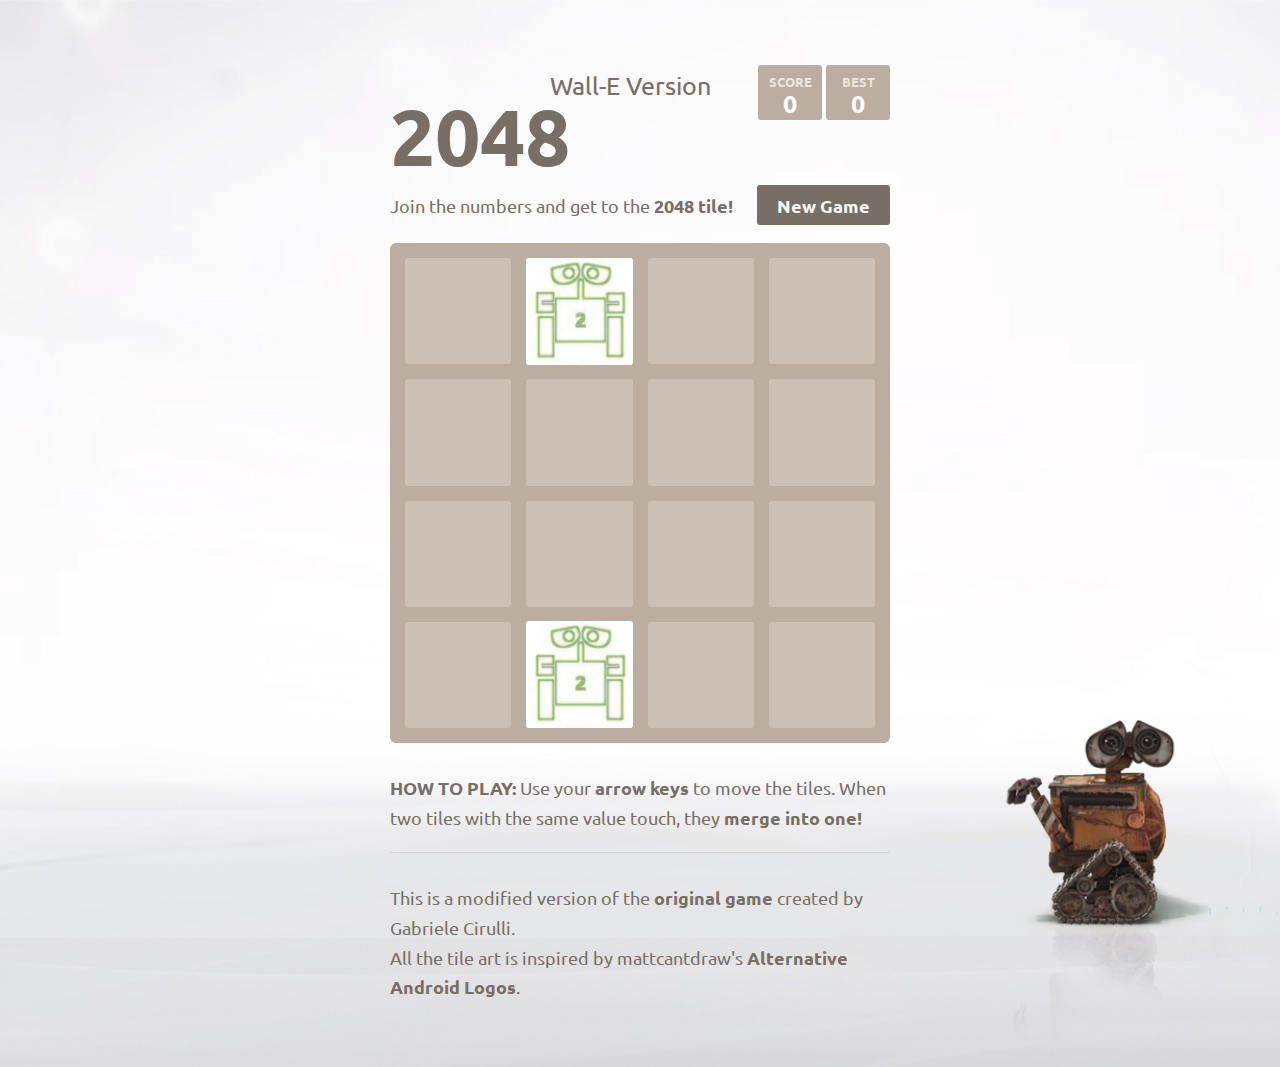
==== index.html @ 26cc06f1 "Change the title of the website" ====
<!DOCTYPE html>
<html lang="en" manifest="cache.appcache">
<head>
  <meta charset="utf-8">
  <title>2048 | Wall-E Version</title>

  <link href="style/main.css" rel="stylesheet" type="text/css">
  <link href='http://fonts.googleapis.com/css?family=Ubuntu:400,700,400italic' rel='stylesheet' type='text/css'>
  <link rel="shortcut icon" href="favicon.ico">
  <link rel="apple-touch-icon" href="meta/apple-touch-icon.png">
  <link rel="apple-touch-startup-image" href="meta/apple-touch-startup-image-640x1096.png" media="(device-width: 320px) and (device-height: 568px) and (-webkit-device-pixel-ratio: 2)"> <!-- iPhone 5+ -->
  <link rel="apple-touch-startup-image" href="meta/apple-touch-startup-image-640x920.png"  media="(device-width: 320px) and (device-height: 480px) and (-webkit-device-pixel-ratio: 2)"> <!-- iPhone, retina -->
  <meta name="apple-mobile-web-app-capable" content="yes">
  <meta name="apple-mobile-web-app-status-bar-style" content="black">

  <meta name="HandheldFriendly" content="True">
  <meta name="MobileOptimized" content="320">
  <meta name="viewport" content="width=device-width, target-densitydpi=160dpi, initial-scale=1.0, maximum-scale=1, user-scalable=no, minimal-ui">
  <meta name="format-detection" content="telephone=no" />

  <meta name="apple-itunes-app" content="app-id=868076805">

  <meta property="og:title" content="2048 Game - Wall-E Version"/>
  <meta property="og:site_name" content="2048 Game - Wall-E Version"/>
  <meta property="og:description" content="Join the numbers and get to the 2048 tile! Careful: This game is extremely addictive!"/>
  <meta property="og:image" content="style/images/gameprtscr.png"/>
</head>
<body background="style/images/bg-image.jpg">
  <div class="container">
    <div class="heading">
      <a href="http://usmanayubsh.github.io/2048/"><h1 class="title">2048</h1>
      <h2 class="subtitle"> Wall-E Version</h1></a>
        <div class="scores-container">
          <div class="score-container">0</div>
          <div class="best-container">0</div>
        </div>
    </div>
    <div class="above-game">
      <p class="game-intro">Join the numbers and get to the <strong>2048 tile!</strong></p>
      <a class="restart-button">New Game</a>
    </div>

    <div class="game-container">
      <div class="game-message">
        <p></p>
        <div class="lower">
	        <a class="keep-playing-button">Keep going</a>
          <a class="retry-button">Try again</a>
          <div class="score-sharing"></div>
        </div>
      </div>

      <div class="grid-container">
        <div class="grid-row">
          <div class="grid-cell"></div>
          <div class="grid-cell"></div>
          <div class="grid-cell"></div>
          <div class="grid-cell"></div>
        </div>
        <div class="grid-row">
          <div class="grid-cell"></div>
          <div class="grid-cell"></div>
          <div class="grid-cell"></div>
          <div class="grid-cell"></div>
        </div>
        <div class="grid-row">
          <div class="grid-cell"></div>
          <div class="grid-cell"></div>
          <div class="grid-cell"></div>
          <div class="grid-cell"></div>
        </div>
        <div class="grid-row">
          <div class="grid-cell"></div>
          <div class="grid-cell"></div>
          <div class="grid-cell"></div>
          <div class="grid-cell"></div>
        </div>
      </div>

      <div class="tile-container">

      </div>
    </div>
    <p class="game-explanation">
      <strong class="important">How to play:</strong> Use your <strong>arrow keys</strong> to move the tiles. When two tiles with the same value touch, they <strong>merge into one!</strong>
    </p>
    <hr>
    <p class="game-explanation2">
    This is a modified version of the <a href="http://gabrielecirulli.github.io/2048/" target="_blank">original game</a> created by Gabriele Cirulli.<br/> All the tile art is inspired by mattcantdraw's <a href = "http://mattcantdraw.deviantart.com/art/Alternative-Android-Logos-345898996" target = "_blank">Alternative Android Logos</a>.
    </p>
  </div>

  <script src="js/bind_polyfill.js"></script>
  <script src="js/classlist_polyfill.js"></script>
  <script src="js/animframe_polyfill.js"></script>
  <script src="js/keyboard_input_manager.js"></script>
  <script src="js/html_actuator.js"></script>
  <script src="js/grid.js"></script>
  <script src="js/tile.js"></script>
  <script src="js/local_storage_manager.js"></script>
  <script src="js/game_manager.js"></script>
  <script src="js/application.js"></script>

  <script>
  (function(i,s,o,g,r,a,m){i['GoogleAnalyticsObject']=r;i[r]=i[r]||function(){
  (i[r].q=i[r].q||[]).push(arguments)},i[r].l=1*new Date();a=s.createElement(o),
  m=s.getElementsByTagName(o)[0];a.async=1;a.src=g;m.parentNode.insertBefore(a,m)
  })(window,document,'script','//www.google-analytics.com/analytics.js','ga');

  ga('create', 'UA-17813454-4', 'auto');
  ga('send', 'pageview');
  </script>

  <script id="_wau7bc">var _wau = _wau || []; _wau.push(["classic", "y0lzdzcajd4p", "7bc"]);
  (function() {var s=document.createElement("script"); s.async=true;
  s.src="http://widgets.amung.us/classic.js";
  document.getElementsByTagName("head")[0].appendChild(s);
  })();
  </script>

</body>
</html>
---- style/main.css ----
@import url(http://fonts.googleapis.com/css?family=Ubuntu:400,700,400italic);
html, body {
  margin: 0;
  padding: 0;

  -webkit-background-size: cover;
  -moz-background-size: cover;
  -o-background-size: cover;
  background-size: cover;
  color: #776e65;
  font-family: 'Ubuntu', sans-serif;
  font-size: 18px; }

body {
  margin: 65px 0; }

input {
  display: inline-block;
  background: #8f7a66;
  border-radius: 3px;
  padding: 0 20px;
  text-decoration: none;
  color: #f9f6f2;
  height: 40px;
  line-height: 42px;
  cursor: pointer;
  font: inherit;
  border: none;
  outline: none;
  box-sizing: border-box;
  font-weight: bold;
  margin: 0;
  -webkit-appearance: none;
  -moz-appearance: none;
  appearance: none; }
  input[type="text"], input[type="email"] {
    cursor: auto;
    background: #fcfbf9;
    font-weight: normal;
    color: #776e65;
    padding: 0 15px; }
    input[type="text"]::-webkit-input-placeholder, input[type="email"]::-webkit-input-placeholder {
      color: #9d948c; }
    input[type="text"]::-moz-placeholder, input[type="email"]::-moz-placeholder {
      color: #9d948c; }
    input[type="text"]:-ms-input-placeholder, input[type="email"]:-ms-input-placeholder {
      color: #9d948c; }

.heading:after {
  content: "";
  display: block;
  clear: both; }

h1.title {
  font-size: 80px;
  font-weight: bold;
  margin: 21px 0px 0px 0px;
  display: block;
  float: left; }

h2.subtitle {
  margin: 5px 20px 5px -20px;
  font-size: 25px;
  font-weight: normal;
  float: left; }

@-webkit-keyframes move-up {
  0% {
    top: 25px;
    opacity: 1; }

  100% {
    top: -50px;
    opacity: 0; } }
@-moz-keyframes move-up {
  0% {
    top: 25px;
    opacity: 1; }

  100% {
    top: -50px;
    opacity: 0; } }
@keyframes move-up {
  0% {
    top: 25px;
    opacity: 1; }

  100% {
    top: -50px;
    opacity: 0; } }
.scores-container {
  padding: 0 0 18px;
  float: right;
  text-align: right; }

.score-container, .best-container {
  position: relative;
  display: inline-block;
  background: #bbada0;
  padding: 15px 25px;
  font-size: 25px;
  height: 25px;
  line-height: 47px;
  font-weight: bold;
  border-radius: 3px;
  color: white;
  margin-top: 0px;
  text-align: center; }
  .score-container:after, .best-container:after {
    position: absolute;
    width: 100%;
    top: 10px;
    left: 0;
    text-transform: uppercase;
    font-size: 13px;
    line-height: 13px;
    text-align: center;
    color: #eee4da; }
  .score-container .score-addition, .best-container .score-addition {
    position: absolute;
    right: 30px;
    color: red;
    font-size: 25px;
    line-height: 25px;
    font-weight: bold;
    color: rgba(119, 110, 101, 0.9);
    z-index: 100;
    -webkit-animation: move-up 600ms ease-in;
    -moz-animation: move-up 600ms ease-in;
    animation: move-up 600ms ease-in;
    -webkit-animation-fill-mode: both;
    -moz-animation-fill-mode: both;
    animation-fill-mode: both; }

.score-container:after {
  content: "Score"; }

.best-container:after {
  content: "Best"; }

p {
  margin-top: 0;
  margin-bottom: 10px;
  line-height: 1.65; }

a {
  color: #776e65;
  font-weight: bold;
  text-decoration: underline;
  cursor: pointer; }

strong.important {
  text-transform: uppercase; }

hr {
  border: none;
  border-bottom: 1px solid #d8d4d0;
  margin-top: 20px;
  margin-bottom: 30px; }

.container {
  width: 500px;
  margin: 0 auto; }

@-webkit-keyframes fade-in {
  0% {
    opacity: 0; }

  100% {
    opacity: 1; } }
@-moz-keyframes fade-in {
  0% {
    opacity: 0; }

  100% {
    opacity: 1; } }
@keyframes fade-in {
  0% {
    opacity: 0; }

  100% {
    opacity: 1; } }
@-webkit-keyframes slide-up {
  0% {
    margin-top: 32%; }

  100% {
    margin-top: 20%; } }
@-moz-keyframes slide-up {
  0% {
    margin-top: 32%; }

  100% {
    margin-top: 20%; } }
@keyframes slide-up {
  0% {
    margin-top: 32%; }

  100% {
    margin-top: 20%; } }
.game-container {
  margin-top: 16px;
  position: relative;
  padding: 15px;
  cursor: default;
  -webkit-touch-callout: none;
  -ms-touch-callout: none;
  -webkit-user-select: none;
  -moz-user-select: none;
  -ms-user-select: none;
  -ms-touch-action: none;
  touch-action: none;
  background: #bbada0;
  border-radius: 6px;
  width: 500px;
  height: 500px;
  -webkit-box-sizing: border-box;
  -moz-box-sizing: border-box;
  box-sizing: border-box; }

.game-message {
  display: none;
  position: absolute;
  top: 0;
  right: 0;
  bottom: 0;
  left: 0;
  background: rgba(238, 228, 218, 0.73);
  z-index: 100;
  padding-top: 40px;
  text-align: center;
  -webkit-animation: fade-in 800ms ease 1200ms;
  -moz-animation: fade-in 800ms ease 1200ms;
  animation: fade-in 800ms ease 1200ms;
  -webkit-animation-fill-mode: both;
  -moz-animation-fill-mode: both;
  animation-fill-mode: both; }
  .game-message p {
    font-size: 60px;
    font-weight: bold;
    height: 60px;
    line-height: 60px;
    margin-top: 222px; }
  .game-message .lower {
    display: block;
    margin-top: 29px; }
  .game-message .mailing-list {
    margin-top: 52px; }
    .game-message .mailing-list strong {
      display: block;
      margin-bottom: 10px; }
    .game-message .mailing-list .mailing-list-email-field {
      width: 230px;
      margin-right: 5px; }
  .game-message a {
    display: inline-block;
    background: #8f7a66;
    border-radius: 3px;
    padding: 0 20px;
    text-decoration: none;
    color: #f9f6f2;
    height: 40px;
    line-height: 42px;
    cursor: pointer;
    margin-left: 9px; }
    .game-message a.keep-playing-button {
      display: none; }
  .game-message .score-sharing {
    display: inline-block;
    vertical-align: middle;
    margin-left: 10px; }
  .game-message.game-won {
    background: rgba(237, 194, 46, 0.5);
    color: #f9f6f2; }
    .game-message.game-won a.keep-playing-button {
      display: inline-block; }
  .game-message.game-won, .game-message.game-over {
    display: block; }
    .game-message.game-won p, .game-message.game-over p {
      -webkit-animation: slide-up 1.5s ease-in-out 2500ms;
      -moz-animation: slide-up 1.5s ease-in-out 2500ms;
      animation: slide-up 1.5s ease-in-out 2500ms;
      -webkit-animation-fill-mode: both;
      -moz-animation-fill-mode: both;
      animation-fill-mode: both; }
    .game-message.game-won .mailing-list, .game-message.game-over .mailing-list {
      -webkit-animation: fade-in 1.5s ease-in-out 2500ms;
      -moz-animation: fade-in 1.5s ease-in-out 2500ms;
      animation: fade-in 1.5s ease-in-out 2500ms;
      -webkit-animation-fill-mode: both;
      -moz-animation-fill-mode: both;
      animation-fill-mode: both; }

.grid-container {
  position: absolute;
  z-index: 1; }

.grid-row {
  margin-bottom: 15px; }
  .grid-row:last-child {
    margin-bottom: 0; }
  .grid-row:after {
    content: "";
    display: block;
    clear: both; }

.grid-cell {
  width: 106.25px;
  height: 106.25px;
  margin-right: 15px;
  float: left;
  border-radius: 3px;
  background: rgba(238, 228, 218, 0.35); }
  .grid-cell:last-child {
    margin-right: 0; }

.tile-container {
  position: absolute;
  z-index: 2; }

.tile, .tile .tile-inner {
  width: 107px;
  height: 107px;
  line-height: 116.25px; }
.tile.tile-position-1-1 {
  -webkit-transform: translate(0px, 0px);
  -moz-transform: translate(0px, 0px);
  transform: translate(0px, 0px); }
.tile.tile-position-1-2 {
  -webkit-transform: translate(0px, 121px);
  -moz-transform: translate(0px, 121px);
  transform: translate(0px, 121px); }
.tile.tile-position-1-3 {
  -webkit-transform: translate(0px, 242px);
  -moz-transform: translate(0px, 242px);
  transform: translate(0px, 242px); }
.tile.tile-position-1-4 {
  -webkit-transform: translate(0px, 363px);
  -moz-transform: translate(0px, 363px);
  transform: translate(0px, 363px); }
.tile.tile-position-2-1 {
  -webkit-transform: translate(121px, 0px);
  -moz-transform: translate(121px, 0px);
  transform: translate(121px, 0px); }
.tile.tile-position-2-2 {
  -webkit-transform: translate(121px, 121px);
  -moz-transform: translate(121px, 121px);
  transform: translate(121px, 121px); }
.tile.tile-position-2-3 {
  -webkit-transform: translate(121px, 242px);
  -moz-transform: translate(121px, 242px);
  transform: translate(121px, 242px); }
.tile.tile-position-2-4 {
  -webkit-transform: translate(121px, 363px);
  -moz-transform: translate(121px, 363px);
  transform: translate(121px, 363px); }
.tile.tile-position-3-1 {
  -webkit-transform: translate(242px, 0px);
  -moz-transform: translate(242px, 0px);
  transform: translate(242px, 0px); }
.tile.tile-position-3-2 {
  -webkit-transform: translate(242px, 121px);
  -moz-transform: translate(242px, 121px);
  transform: translate(242px, 121px); }
.tile.tile-position-3-3 {
  -webkit-transform: translate(242px, 242px);
  -moz-transform: translate(242px, 242px);
  transform: translate(242px, 242px); }
.tile.tile-position-3-4 {
  -webkit-transform: translate(242px, 363px);
  -moz-transform: translate(242px, 363px);
  transform: translate(242px, 363px); }
.tile.tile-position-4-1 {
  -webkit-transform: translate(363px, 0px);
  -moz-transform: translate(363px, 0px);
  transform: translate(363px, 0px); }
.tile.tile-position-4-2 {
  -webkit-transform: translate(363px, 121px);
  -moz-transform: translate(363px, 121px);
  transform: translate(363px, 121px); }
.tile.tile-position-4-3 {
  -webkit-transform: translate(363px, 242px);
  -moz-transform: translate(363px, 242px);
  transform: translate(363px, 242px); }
.tile.tile-position-4-4 {
  -webkit-transform: translate(363px, 363px);
  -moz-transform: translate(363px, 363px);
  transform: translate(363px, 363px); }

.tile {
  position: absolute;
  -webkit-transition: 100ms ease-in-out;
  -moz-transition: 100ms ease-in-out;
  transition: 100ms ease-in-out;
  -webkit-transition-property: -webkit-transform;
  -moz-transition-property: -moz-transform;
  transition-property: transform; }
  .tile .tile-inner {
    border-radius: 3px;
    background: #eee4da;
    text-align: center;
    font-weight: bold;
    z-index: 10;
    font-size: 55px; }
  .tile.tile-2 .tile-inner {
    background-image: url('images/01.jpg');
    background-size: 100%;
    color: rgba(0,0,0,0);
    box-shadow: 0 0 30px 10px rgba(243, 215, 116, 0), inset 0 0 0 1px rgba(255, 255, 255, 0);
    }
  .tile.tile-4 .tile-inner {
    background-image: url('images/02.jpg');
    background-size: 100%;
    color: rgba(0,0,0,0);
    box-shadow: 0 0 30px 10px rgba(243, 215, 116, 0), inset 0 0 0 1px rgba(255, 255, 255, 0); }
  .tile.tile-8 .tile-inner {
    background-image: url('images/03.jpg');
    background-size: 100%;
    color: rgba(0,0,0,0);
    box-shadow: 0 0 30px 10px rgba(243, 215, 116, 0), inset 0 0 0 1px rgba(255, 255, 255, 0); }
  .tile.tile-16 .tile-inner {
    background-image: url('images/04.jpg');
    background-size: 96%;
    color: rgba(0,0,0,0);
    box-shadow: 0 0 30px 10px rgba(243, 215, 116, 0), inset 0 0 0 1px rgba(255, 255, 255, 0); }
  .tile.tile-32 .tile-inner {
    background-image: url('images/05.jpg');
    background-size: 100%;
    color: rgba(0,0,0,0);
    box-shadow: 0 0 30px 10px rgba(243, 215, 116, 0), inset 0 0 0 1px rgba(255, 255, 255, 0); }
  .tile.tile-64 .tile-inner {
    background-image: url('images/06.jpg');
    background-size: 100%;
    color: rgba(0,0,0,0);
    box-shadow: 0 0 30px 10px rgba(243, 215, 116, 0), inset 0 0 0 1px rgba(255, 255, 255, 0); }
  .tile.tile-128 .tile-inner {
    background-image: url('images/07.jpg');
    background-size: 96%;
    color: rgba(0,0,0,0);
    box-shadow: 0 0 30px 10px rgba(243, 215, 116, 0), inset 0 0 0 1px rgba(255, 255, 255, 0); }
    @media screen and (max-width: 520px) {
      .tile.tile-128 .tile-inner {
        font-size: 25px; } }
  .tile.tile-256 .tile-inner {
    background-image: url('images/08.jpg');
    background-size: 100%;
    color: rgba(0,0,0,0);
    box-shadow: 0 0 30px 10px rgba(243, 215, 116, 0), inset 0 0 0 1px rgba(255, 255, 255, 0); }
    @media screen and (max-width: 520px) {
      .tile.tile-256 .tile-inner {
        font-size: 25px; } }
  .tile.tile-512 .tile-inner {
    background-image: url('images/09.jpg');
    background-size: 100%;
    color: rgba(0,0,0,0);
    box-shadow: 0 0 30px 10px rgba(243, 215, 116, 0), inset 0 0 0 1px rgba(255, 255, 255, 0); }
    @media screen and (max-width: 520px) {
      .tile.tile-512 .tile-inner {
        font-size: 25px; } }
  .tile.tile-1024 .tile-inner {
    background-image: url('images/10.jpg');
    background-size: 100%;
    color: rgba(0,0,0,0);
    box-shadow: 0 0 30px 10px rgba(243, 215, 116, 0), inset 0 0 0 1px rgba(255, 255, 255, 0); }
    @media screen and (max-width: 520px) {
      .tile.tile-1024 .tile-inner {
        font-size: 15px; } }
  .tile.tile-2048 .tile-inner {
    background-image: url('images/11.jpg');
    background-size: 100%;
    color: rgba(0,0,0,0);
    box-shadow: 0 0 30px 10px rgba(243, 215, 116, 0), inset 0 0 0 1px rgba(255, 255, 255, 0); }
    @media screen and (max-width: 520px) {
      .tile.tile-2048 .tile-inner {
        font-size: 15px; } }
  .tile.tile-super .tile-inner {
    color: #f9f6f2;
    background: #3c3a32;
    font-size: 30px; }
    @media screen and (max-width: 520px) {
      .tile.tile-super .tile-inner {
        font-size: 10px; } }

@-webkit-keyframes appear {
  0% {
    opacity: 0;
    -webkit-transform: scale(0);
    -moz-transform: scale(0);
    transform: scale(0); }

  100% {
    opacity: 1;
    -webkit-transform: scale(1);
    -moz-transform: scale(1);
    transform: scale(1); } }
@-moz-keyframes appear {
  0% {
    opacity: 0;
    -webkit-transform: scale(0);
    -moz-transform: scale(0);
    transform: scale(0); }

  100% {
    opacity: 1;
    -webkit-transform: scale(1);
    -moz-transform: scale(1);
    transform: scale(1); } }
@keyframes appear {
  0% {
    opacity: 0;
    -webkit-transform: scale(0);
    -moz-transform: scale(0);
    transform: scale(0); }

  100% {
    opacity: 1;
    -webkit-transform: scale(1);
    -moz-transform: scale(1);
    transform: scale(1); } }
.tile-new .tile-inner {
  -webkit-animation: appear 200ms ease 100ms;
  -moz-animation: appear 200ms ease 100ms;
  animation: appear 200ms ease 100ms;
  -webkit-animation-fill-mode: backwards;
  -moz-animation-fill-mode: backwards;
  animation-fill-mode: backwards; }

@-webkit-keyframes pop {
  0% {
    -webkit-transform: scale(0);
    -moz-transform: scale(0);
    transform: scale(0); }

  50% {
    -webkit-transform: scale(1.2);
    -moz-transform: scale(1.2);
    transform: scale(1.2); }

  100% {
    -webkit-transform: scale(1);
    -moz-transform: scale(1);
    transform: scale(1); } }
@-moz-keyframes pop {
  0% {
    -webkit-transform: scale(0);
    -moz-transform: scale(0);
    transform: scale(0); }

  50% {
    -webkit-transform: scale(1.2);
    -moz-transform: scale(1.2);
    transform: scale(1.2); }

  100% {
    -webkit-transform: scale(1);
    -moz-transform: scale(1);
    transform: scale(1); } }
@keyframes pop {
  0% {
    -webkit-transform: scale(0);
    -moz-transform: scale(0);
    transform: scale(0); }

  50% {
    -webkit-transform: scale(1.2);
    -moz-transform: scale(1.2);
    transform: scale(1.2); }

  100% {
    -webkit-transform: scale(1);
    -moz-transform: scale(1);
    transform: scale(1); } }
.tile-merged .tile-inner {
  z-index: 20;
  -webkit-animation: pop 200ms ease 100ms;
  -moz-animation: pop 200ms ease 100ms;
  animation: pop 200ms ease 100ms;
  -webkit-animation-fill-mode: backwards;
  -moz-animation-fill-mode: backwards;
  animation-fill-mode: backwards; }

.above-game:after {
  content: "";
  display: block;
  clear: both; }

.game-intro {
  float: left;
  line-height: 42px;
  margin-bottom: 0; }

.restart-button {
  display: inline-block;
  background: #776e65;
  border-radius: 3px;
  padding: 0 20px;
  text-decoration: none;
  color: #f9f6f2;
  height: 40px;
  line-height: 42px;
  cursor: pointer;
  display: block;
  text-align: center;
  float: right; }

.restart-button:hover {
  background: #3D3934;
}

.game-explanation {
  margin-top: 30px; }

.game-explanation2 a {
  text-decoration: none;
}

.game-explanation2 a:hover {
  background: #3D3934;
  color: #f9f6f2;
}

.retry-button:hover {
  background: #3D3934;
}

.sharing {
  margin-top: 20px;
  text-align: center; }
  .sharing > iframe, .sharing > span, .sharing > form {
    display: inline-block;
    vertical-align: middle; }

@media screen and (max-width: 520px) {
  html, body {
    font-size: 15px; }

  body {
    margin-top: 0;
    padding: 20px; }

  h1.title {
    font-size: 27px;
    margin-top: 15px; }

  .container {
    width: 280px;
    margin: 0 auto; }

  .score-container, .best-container {
    margin-top: 0;
    padding: 15px 10px;
    min-width: 40px; }

  .heading {
    margin-bottom: 10px; }

  .game-intro {
    width: 55%;
    display: block;
    box-sizing: border-box;
    line-height: 1.65; }

  .restart-button {
    width: 42%;
    padding: 0;
    display: block;
    box-sizing: border-box;
    margin-top: 2px; }

  .game-container {
    margin-top: 16px;
    position: relative;
    padding: 10px;
    cursor: default;
    -webkit-touch-callout: none;
    -ms-touch-callout: none;
    -webkit-user-select: none;
    -moz-user-select: none;
    -ms-user-select: none;
    -ms-touch-action: none;
    touch-action: none;
    background: #bbada0;
    border-radius: 6px;
    width: 280px;
    height: 280px;
    -webkit-box-sizing: border-box;
    -moz-box-sizing: border-box;
    box-sizing: border-box; }

  .game-message {
    display: none;
    position: absolute;
    top: 0;
    right: 0;
    bottom: 0;
    left: 0;
    background: rgba(238, 228, 218, 0.73);
    z-index: 100;
    padding-top: 40px;
    text-align: center;
    -webkit-animation: fade-in 800ms ease 1200ms;
    -moz-animation: fade-in 800ms ease 1200ms;
    animation: fade-in 800ms ease 1200ms;
    -webkit-animation-fill-mode: both;
    -moz-animation-fill-mode: both;
    animation-fill-mode: both; }
    .game-message p {
      font-size: 60px;
      font-weight: bold;
      height: 60px;
      line-height: 60px;
      margin-top: 222px; }
    .game-message .lower {
      display: block;
      margin-top: 29px; }
    .game-message .mailing-list {
      margin-top: 52px; }
      .game-message .mailing-list strong {
        display: block;
        margin-bottom: 10px; }
      .game-message .mailing-list .mailing-list-email-field {
        width: 230px;
        margin-right: 5px; }
    .game-message a {
      display: inline-block;
      background: #8f7a66;
      border-radius: 3px;
      padding: 0 20px;
      text-decoration: none;
      color: #f9f6f2;
      height: 40px;
      line-height: 42px;
      cursor: pointer;
      margin-left: 9px; }
      .game-message a.keep-playing-button {
        display: none; }
    .game-message .score-sharing {
      display: inline-block;
      vertical-align: middle;
      margin-left: 10px; }
    .game-message.game-won {
      background: rgba(237, 194, 46, 0.5);
      color: #f9f6f2; }
      .game-message.game-won a.keep-playing-button {
        display: inline-block; }
    .game-message.game-won, .game-message.game-over {
      display: block; }
      .game-message.game-won p, .game-message.game-over p {
        -webkit-animation: slide-up 1.5s ease-in-out 2500ms;
        -moz-animation: slide-up 1.5s ease-in-out 2500ms;
        animation: slide-up 1.5s ease-in-out 2500ms;
        -webkit-animation-fill-mode: both;
        -moz-animation-fill-mode: both;
        animation-fill-mode: both; }
      .game-message.game-won .mailing-list, .game-message.game-over .mailing-list {
        -webkit-animation: fade-in 1.5s ease-in-out 2500ms;
        -moz-animation: fade-in 1.5s ease-in-out 2500ms;
        animation: fade-in 1.5s ease-in-out 2500ms;
        -webkit-animation-fill-mode: both;
        -moz-animation-fill-mode: both;
        animation-fill-mode: both; }

  .grid-container {
    position: absolute;
    z-index: 1; }

  .grid-row {
    margin-bottom: 10px; }
    .grid-row:last-child {
      margin-bottom: 0; }
    .grid-row:after {
      content: "";
      display: block;
      clear: both; }

  .grid-cell {
    width: 57.5px;
    height: 57.5px;
    margin-right: 10px;
    float: left;
    border-radius: 3px;
    background: rgba(238, 228, 218, 0.35); }
    .grid-cell:last-child {
      margin-right: 0; }

  .tile-container {
    position: absolute;
    z-index: 2; }

  .tile, .tile .tile-inner {
    width: 58px;
    height: 58px;
    line-height: 67.5px; }
  .tile.tile-position-1-1 {
    -webkit-transform: translate(0px, 0px);
    -moz-transform: translate(0px, 0px);
    transform: translate(0px, 0px); }
  .tile.tile-position-1-2 {
    -webkit-transform: translate(0px, 67px);
    -moz-transform: translate(0px, 67px);
    transform: translate(0px, 67px); }
  .tile.tile-position-1-3 {
    -webkit-transform: translate(0px, 135px);
    -moz-transform: translate(0px, 135px);
    transform: translate(0px, 135px); }
  .tile.tile-position-1-4 {
    -webkit-transform: translate(0px, 202px);
    -moz-transform: translate(0px, 202px);
    transform: translate(0px, 202px); }
  .tile.tile-position-2-1 {
    -webkit-transform: translate(67px, 0px);
    -moz-transform: translate(67px, 0px);
    transform: translate(67px, 0px); }
  .tile.tile-position-2-2 {
    -webkit-transform: translate(67px, 67px);
    -moz-transform: translate(67px, 67px);
    transform: translate(67px, 67px); }
  .tile.tile-position-2-3 {
    -webkit-transform: translate(67px, 135px);
    -moz-transform: translate(67px, 135px);
    transform: translate(67px, 135px); }
  .tile.tile-position-2-4 {
    -webkit-transform: translate(67px, 202px);
    -moz-transform: translate(67px, 202px);
    transform: translate(67px, 202px); }
  .tile.tile-position-3-1 {
    -webkit-transform: translate(135px, 0px);
    -moz-transform: translate(135px, 0px);
    transform: translate(135px, 0px); }
  .tile.tile-position-3-2 {
    -webkit-transform: translate(135px, 67px);
    -moz-transform: translate(135px, 67px);
    transform: translate(135px, 67px); }
  .tile.tile-position-3-3 {
    -webkit-transform: translate(135px, 135px);
    -moz-transform: translate(135px, 135px);
    transform: translate(135px, 135px); }
  .tile.tile-position-3-4 {
    -webkit-transform: translate(135px, 202px);
    -moz-transform: translate(135px, 202px);
    transform: translate(135px, 202px); }
  .tile.tile-position-4-1 {
    -webkit-transform: translate(202px, 0px);
    -moz-transform: translate(202px, 0px);
    transform: translate(202px, 0px); }
  .tile.tile-position-4-2 {
    -webkit-transform: translate(202px, 67px);
    -moz-transform: translate(202px, 67px);
    transform: translate(202px, 67px); }
  .tile.tile-position-4-3 {
    -webkit-transform: translate(202px, 135px);
    -moz-transform: translate(202px, 135px);
    transform: translate(202px, 135px); }
  .tile.tile-position-4-4 {
    -webkit-transform: translate(202px, 202px);
    -moz-transform: translate(202px, 202px);
    transform: translate(202px, 202px); }

  .tile .tile-inner {
    font-size: 35px; }

  .game-message {
    padding-top: 0; }
    .game-message p {
      font-size: 30px !important;
      height: 30px !important;
      line-height: 30px !important;
      margin-top: 32% !important;
      margin-bottom: 0 !important; }
    .game-message .lower {
      margin-top: 10px !important; }
    .game-message.game-won .score-sharing {
      margin-top: 10px; }
  .sharing > iframe, .sharing > span, .sharing > form {
    display: block;
    margin: 0 auto;
    margin-bottom: 20px; } }
.pp-donate button {
  -webkit-appearance: none;
  -moz-appearance: none;
  appearance: none;
  border: none;
  font: inherit;
  color: inherit;
  display: inline-block;
  background: #8f7a66;
  border-radius: 3px;
  padding: 0 20px;
  text-decoration: none;
  color: #f9f6f2;
  height: 40px;
  line-height: 42px;
  cursor: pointer; }
  .pp-donate button img {
    vertical-align: -4px;
    margin-right: 8px; }

.btc-donate {
  position: relative;
  margin-left: 10px;
  display: inline-block;
  background: #8f7a66;
  border-radius: 3px;
  padding: 0 20px;
  text-decoration: none;
  color: #f9f6f2;
  height: 40px;
  line-height: 42px;
  cursor: pointer; }
  .btc-donate img {
    vertical-align: -4px;
    margin-right: 8px; }
  .btc-donate a {
    color: #f9f6f2;
    text-decoration: none;
    font-weight: normal; }
  .btc-donate .address {
    cursor: auto;
    position: absolute;
    width: 340px;
    right: 50%;
    margin-right: -170px;
    padding-bottom: 7px;
    top: -30px;
    opacity: 0;
    pointer-events: none;
    -webkit-transition: 400ms ease;
    -moz-transition: 400ms ease;
    transition: 400ms ease;
    -webkit-transition-property: top, opacity;
    -moz-transition-property: top, opacity;
    transition-property: top, opacity; }
    .btc-donate .address:after {
      position: absolute;
      border-top: 10px solid #bbada0;
      border-right: 7px solid transparent;
      border-left: 7px solid transparent;
      content: "";
      bottom: 0px;
      left: 50%;
      margin-left: -7px; }
    .btc-donate .address code {
      background-color: #bbada0;
      padding: 10px 15px;
      width: 100%;
      border-radius: 3px;
      line-height: 1;
      font-weight: normal;
      font-size: 15px;
      font-family: Consolas, "Liberation Mono", Courier, monospace;
      text-align: center; }
  .btc-donate:hover .address, .btc-donate .address:hover .address {
    opacity: 1;
    top: -45px;
    pointer-events: auto; }
  @media screen and (max-width: 520px) {
    .btc-donate {
      width: 120px; }
      .btc-donate .address {
        margin-right: -150px;
        width: 300px; }
        .btc-donate .address code {
          font-size: 13px; }
        .btc-donate .address:after {
          left: 50%;
          bottom: 2px; } }

@-webkit-keyframes pop-in-big {
  0% {
    -webkit-transform: scale(0) translateZ(0);
    -moz-transform: scale(0) translateZ(0);
    transform: scale(0) translateZ(0);
    opacity: 0;
    margin-top: -56px; }

  100% {
    -webkit-transform: scale(1) translateZ(0);
    -moz-transform: scale(1) translateZ(0);
    transform: scale(1) translateZ(0);
    opacity: 1;
    margin-top: 30px; } }
@-moz-keyframes pop-in-big {
  0% {
    -webkit-transform: scale(0) translateZ(0);
    -moz-transform: scale(0) translateZ(0);
    transform: scale(0) translateZ(0);
    opacity: 0;
    margin-top: -56px; }

  100% {
    -webkit-transform: scale(1) translateZ(0);
    -moz-transform: scale(1) translateZ(0);
    transform: scale(1) translateZ(0);
    opacity: 1;
    margin-top: 30px; } }
@keyframes pop-in-big {
  0% {
    -webkit-transform: scale(0) translateZ(0);
    -moz-transform: scale(0) translateZ(0);
    transform: scale(0) translateZ(0);
    opacity: 0;
    margin-top: -56px; }

  100% {
    -webkit-transform: scale(1) translateZ(0);
    -moz-transform: scale(1) translateZ(0);
    transform: scale(1) translateZ(0);
    opacity: 1;
    margin-top: 30px; } }
@-webkit-keyframes pop-in-small {
  0% {
    -webkit-transform: scale(0) translateZ(0);
    -moz-transform: scale(0) translateZ(0);
    transform: scale(0) translateZ(0);
    opacity: 0;
    margin-top: -76px; }

  100% {
    -webkit-transform: scale(1) translateZ(0);
    -moz-transform: scale(1) translateZ(0);
    transform: scale(1) translateZ(0);
    opacity: 1;
    margin-top: 10px; } }
@-moz-keyframes pop-in-small {
  0% {
    -webkit-transform: scale(0) translateZ(0);
    -moz-transform: scale(0) translateZ(0);
    transform: scale(0) translateZ(0);
    opacity: 0;
    margin-top: -76px; }

  100% {
    -webkit-transform: scale(1) translateZ(0);
    -moz-transform: scale(1) translateZ(0);
    transform: scale(1) translateZ(0);
    opacity: 1;
    margin-top: 10px; } }
@keyframes pop-in-small {
  0% {
    -webkit-transform: scale(0) translateZ(0);
    -moz-transform: scale(0) translateZ(0);
    transform: scale(0) translateZ(0);
    opacity: 0;
    margin-top: -76px; }

  100% {
    -webkit-transform: scale(1) translateZ(0);
    -moz-transform: scale(1) translateZ(0);
    transform: scale(1) translateZ(0);
    opacity: 1;
    margin-top: 10px; } }
.app-notice {
  position: relative;
  -webkit-animation: pop-in-big 700ms ease 2s both;
  -moz-animation: pop-in-big 700ms ease 2s both;
  animation: pop-in-big 700ms ease 2s both;
  background: #edc53f;
  color: white;
  padding: 18px;
  margin-top: 30px;
  height: 56px;
  box-sizing: border-box;
  border-radius: 3px; }
  .app-notice:after {
    content: "";
    display: block;
    clear: both; }
  .app-notice .notice-close-button {
    float: right;
    font-weight: bold;
    cursor: pointer;
    margin-left: 10px;
    opacity: 0.7; }
  .app-notice p {
    margin-bottom: 0; }
  .app-notice, .app-notice p {
    line-height: 20px; }
  .app-notice a {
    color: white; }
  @media screen and (max-width: 520px) {
    .app-notice {
      -webkit-animation: pop-in-small 700ms ease 2s both;
      -moz-animation: pop-in-small 700ms ease 2s both;
      animation: pop-in-small 700ms ease 2s both;
      margin-top: 10px;
      height: 76px; } }
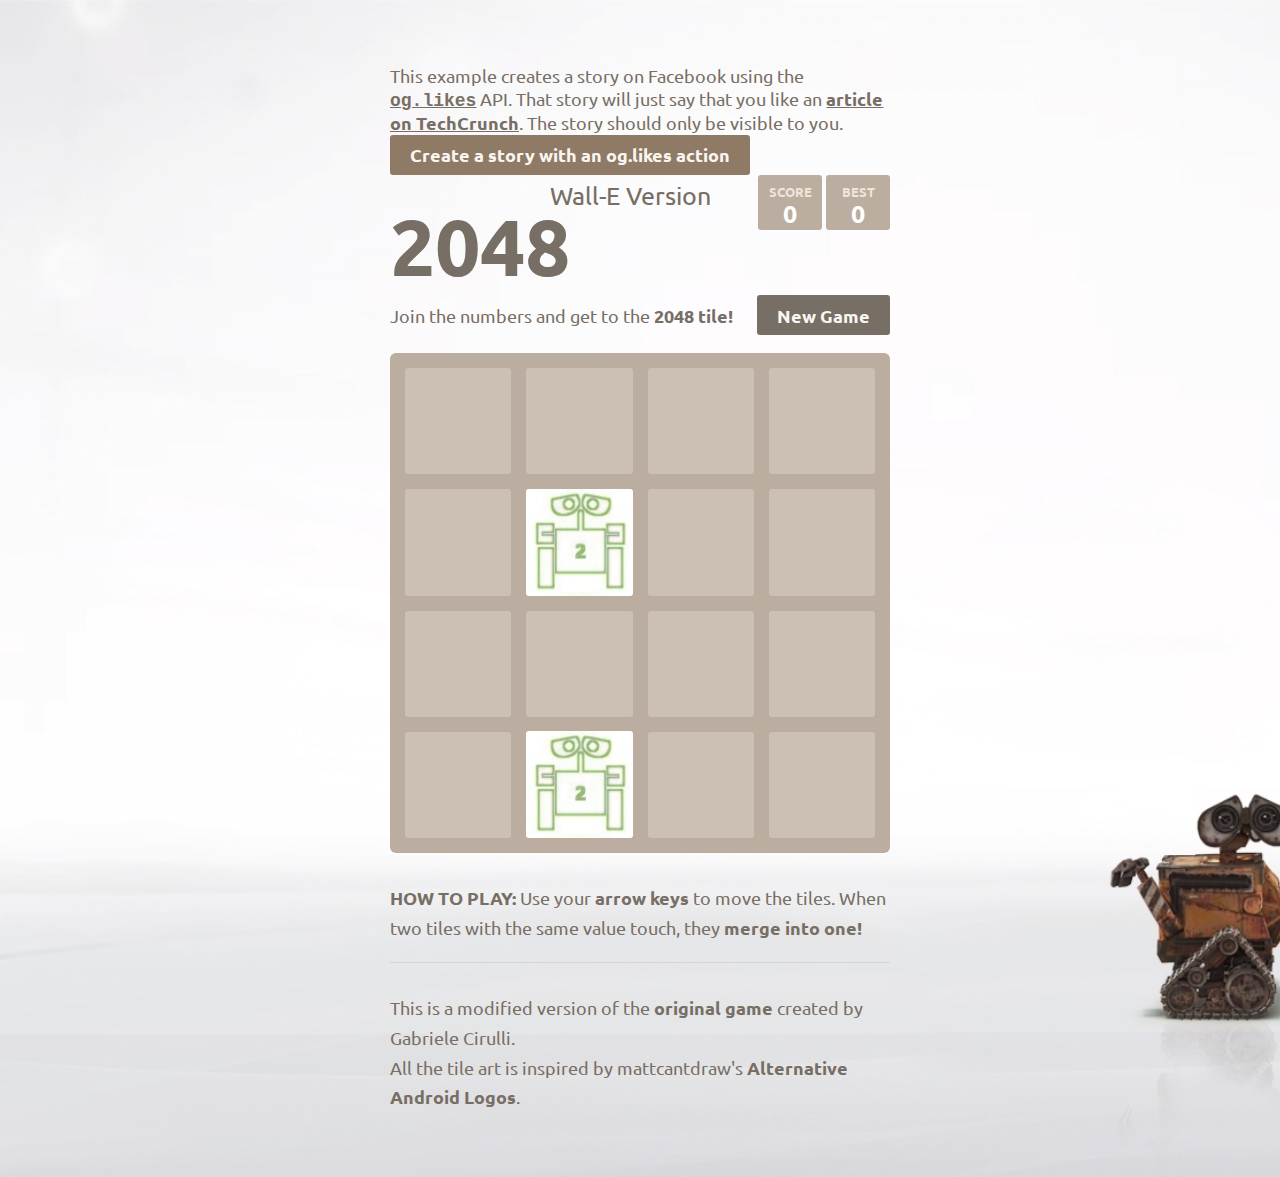
==== commit 3eb2222a: "Experiment with FB score-share button" ====
--- a/index.html
+++ b/index.html
@@ -27,6 +27,128 @@
 </head>
 <body background="style/images/bg-image.jpg">
   <div class="container">
+    <!--  -->
+    <!-- FB App Script -->
+    <!--  -->
+    <script type="text/javascript">
+  // You probably don't want to use globals, but this is just example code
+  var fbAppId = '1471300976479376';
+  var objectToLike = 'http://techcrunch.com/2013/02/06/facebook-launches-developers-live-video-channel-to-keep-its-developer-ecosystem-up-to-date/';
+
+  /*
+   * This is boilerplate code that is used to initialize
+   * the Facebook JS SDK.  You would normally set your
+   * App ID in this code.
+   */
+
+  // Additional JS functions here
+  window.fbAsyncInit = function() {
+    FB.init({
+      appId      : fbAppId, // App ID
+      status     : true,    // check login status
+      cookie     : true,    // enable cookies to allow the
+                            // server to access the session
+      xfbml      : true,     // parse page for xfbml or html5
+                            // social plugins like login button below
+      version        : 'v2.0',  // Specify an API version
+    });
+
+    // Put additional init code here
+  };
+
+  // Load the SDK Asynchronously
+  (function(d, s, id){
+     var js, fjs = d.getElementsByTagName(s)[0];
+     if (d.getElementById(id)) {return;}
+     js = d.createElement(s); js.id = id;
+     js.src = "//connect.facebook.net/en_US/sdk.js";
+     fjs.parentNode.insertBefore(js, fjs);
+   }(document, 'script', 'facebook-jssdk'));
+
+  /*
+   * This function makes a call to the og.likes API.  The
+   * object argument is the object you like.  Other types
+   * of APIs may take other arguments. (i.e. the book.reads
+   * API takes a book= argument.)
+   *
+   * Because it's a sample, it also sets the privacy
+   * parameter so that it will create a story that only you
+   * can see.  Remove the privacy parameter and the story
+   * will be visible to whatever the default privacy was when
+   * you added the app.
+   *
+   * Also note that you can view any story with the id, as
+   * demonstrated with the code below.
+   *
+   * APIs used in postLike():
+   * Call the Graph API from JS:
+   *   https://developers.facebook.com/docs/reference/javascript/FB.api
+   * The Open Graph og.likes API:
+   *   https://developers.facebook.com/docs/reference/opengraph/action-type/og.likes
+   * Privacy argument:
+   *   https://developers.facebook.com/docs/reference/api/privacy-parameter
+   */
+
+  function postLike() {
+    FB.api(
+       'https://graph.facebook.com/me/og.likes',
+       'post',
+       { object: objectToLike,
+         privacy: {'value': 'SELF'} },
+       function(response) {
+         if (!response) {
+           alert('Error occurred.');
+         } else if (response.error) {
+           document.getElementById('result').innerHTML =
+             'Error: ' + response.error.message;
+         } else {
+           document.getElementById('result').innerHTML =
+             '<a href=\"https://www.facebook.com/me/activity/' +
+             response.id + '\">' +
+             'Story created.  ID is ' +
+             response.id + '</a>';
+         }
+       }
+    );
+  }
+</script>
+
+<!--
+  Login Button
+
+  https://developers.facebook.com/docs/reference/plugins/login
+
+  This example needs the 'publish_actions' permission in
+  order to publish an action.  The scope parameter below
+  is what prompts the user for that permission.
+-->
+
+<div
+  class="fb-login-button"
+  data-show-faces="true"
+  data-width="200"
+  data-max-rows="1"
+  data-scope="publish_actions">
+</div>
+
+<div>
+This example creates a story on Facebook using the
+<a href="https://developers.facebook.com/docs/reference/ogaction/og.likes">
+<code>og.likes</code></a> API.  That story will just say
+that you like an
+<a href="http://techcrunch.com/2013/02/06/facebook-launches-developers-live-video-channel-to-keep-its-developer-ecosystem-up-to-date/">
+article on TechCrunch</a>.  The story should only
+be visible to you.
+</div>
+
+<div>
+<input
+  type="button"
+  value="Create a story with an og.likes action"
+  onclick="postLike();">
+</div>
+
+<div id="result"></div>
     <div class="heading">
       <a href="http://usmanayubsh.github.io/2048/"><h1 class="title">2048</h1>
       <h2 class="subtitle"> Wall-E Version</h1></a>
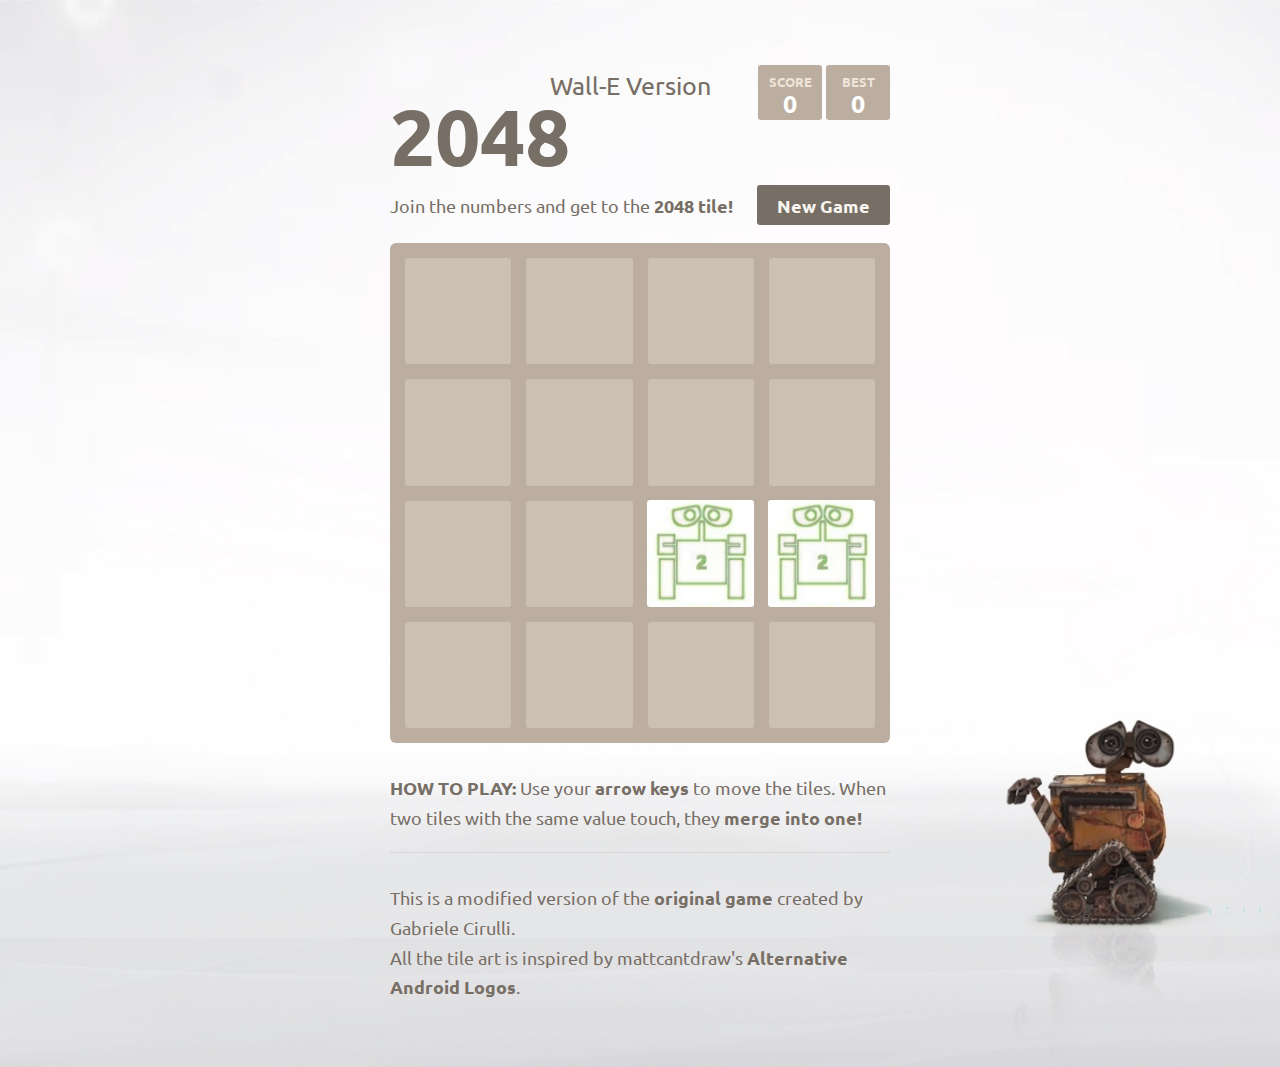
==== commit 336a3b5c: "Revert changes made in the previous commit" ====
--- a/index.html
+++ b/index.html
@@ -27,128 +27,6 @@
 </head>
 <body background="style/images/bg-image.jpg">
   <div class="container">
-    <!--  -->
-    <!-- FB App Script -->
-    <!--  -->
-    <script type="text/javascript">
-  // You probably don't want to use globals, but this is just example code
-  var fbAppId = '1471300976479376';
-  var objectToLike = 'http://techcrunch.com/2013/02/06/facebook-launches-developers-live-video-channel-to-keep-its-developer-ecosystem-up-to-date/';
-
-  /*
-   * This is boilerplate code that is used to initialize
-   * the Facebook JS SDK.  You would normally set your
-   * App ID in this code.
-   */
-
-  // Additional JS functions here
-  window.fbAsyncInit = function() {
-    FB.init({
-      appId      : fbAppId, // App ID
-      status     : true,    // check login status
-      cookie     : true,    // enable cookies to allow the
-                            // server to access the session
-      xfbml      : true,     // parse page for xfbml or html5
-                            // social plugins like login button below
-      version        : 'v2.0',  // Specify an API version
-    });
-
-    // Put additional init code here
-  };
-
-  // Load the SDK Asynchronously
-  (function(d, s, id){
-     var js, fjs = d.getElementsByTagName(s)[0];
-     if (d.getElementById(id)) {return;}
-     js = d.createElement(s); js.id = id;
-     js.src = "//connect.facebook.net/en_US/sdk.js";
-     fjs.parentNode.insertBefore(js, fjs);
-   }(document, 'script', 'facebook-jssdk'));
-
-  /*
-   * This function makes a call to the og.likes API.  The
-   * object argument is the object you like.  Other types
-   * of APIs may take other arguments. (i.e. the book.reads
-   * API takes a book= argument.)
-   *
-   * Because it's a sample, it also sets the privacy
-   * parameter so that it will create a story that only you
-   * can see.  Remove the privacy parameter and the story
-   * will be visible to whatever the default privacy was when
-   * you added the app.
-   *
-   * Also note that you can view any story with the id, as
-   * demonstrated with the code below.
-   *
-   * APIs used in postLike():
-   * Call the Graph API from JS:
-   *   https://developers.facebook.com/docs/reference/javascript/FB.api
-   * The Open Graph og.likes API:
-   *   https://developers.facebook.com/docs/reference/opengraph/action-type/og.likes
-   * Privacy argument:
-   *   https://developers.facebook.com/docs/reference/api/privacy-parameter
-   */
-
-  function postLike() {
-    FB.api(
-       'https://graph.facebook.com/me/og.likes',
-       'post',
-       { object: objectToLike,
-         privacy: {'value': 'SELF'} },
-       function(response) {
-         if (!response) {
-           alert('Error occurred.');
-         } else if (response.error) {
-           document.getElementById('result').innerHTML =
-             'Error: ' + response.error.message;
-         } else {
-           document.getElementById('result').innerHTML =
-             '<a href=\"https://www.facebook.com/me/activity/' +
-             response.id + '\">' +
-             'Story created.  ID is ' +
-             response.id + '</a>';
-         }
-       }
-    );
-  }
-</script>
-
-<!--
-  Login Button
-
-  https://developers.facebook.com/docs/reference/plugins/login
-
-  This example needs the 'publish_actions' permission in
-  order to publish an action.  The scope parameter below
-  is what prompts the user for that permission.
--->
-
-<div
-  class="fb-login-button"
-  data-show-faces="true"
-  data-width="200"
-  data-max-rows="1"
-  data-scope="publish_actions">
-</div>
-
-<div>
-This example creates a story on Facebook using the
-<a href="https://developers.facebook.com/docs/reference/ogaction/og.likes">
-<code>og.likes</code></a> API.  That story will just say
-that you like an
-<a href="http://techcrunch.com/2013/02/06/facebook-launches-developers-live-video-channel-to-keep-its-developer-ecosystem-up-to-date/">
-article on TechCrunch</a>.  The story should only
-be visible to you.
-</div>
-
-<div>
-<input
-  type="button"
-  value="Create a story with an og.likes action"
-  onclick="postLike();">
-</div>
-
-<div id="result"></div>
     <div class="heading">
       <a href="http://usmanayubsh.github.io/2048/"><h1 class="title">2048</h1>
       <h2 class="subtitle"> Wall-E Version</h1></a>
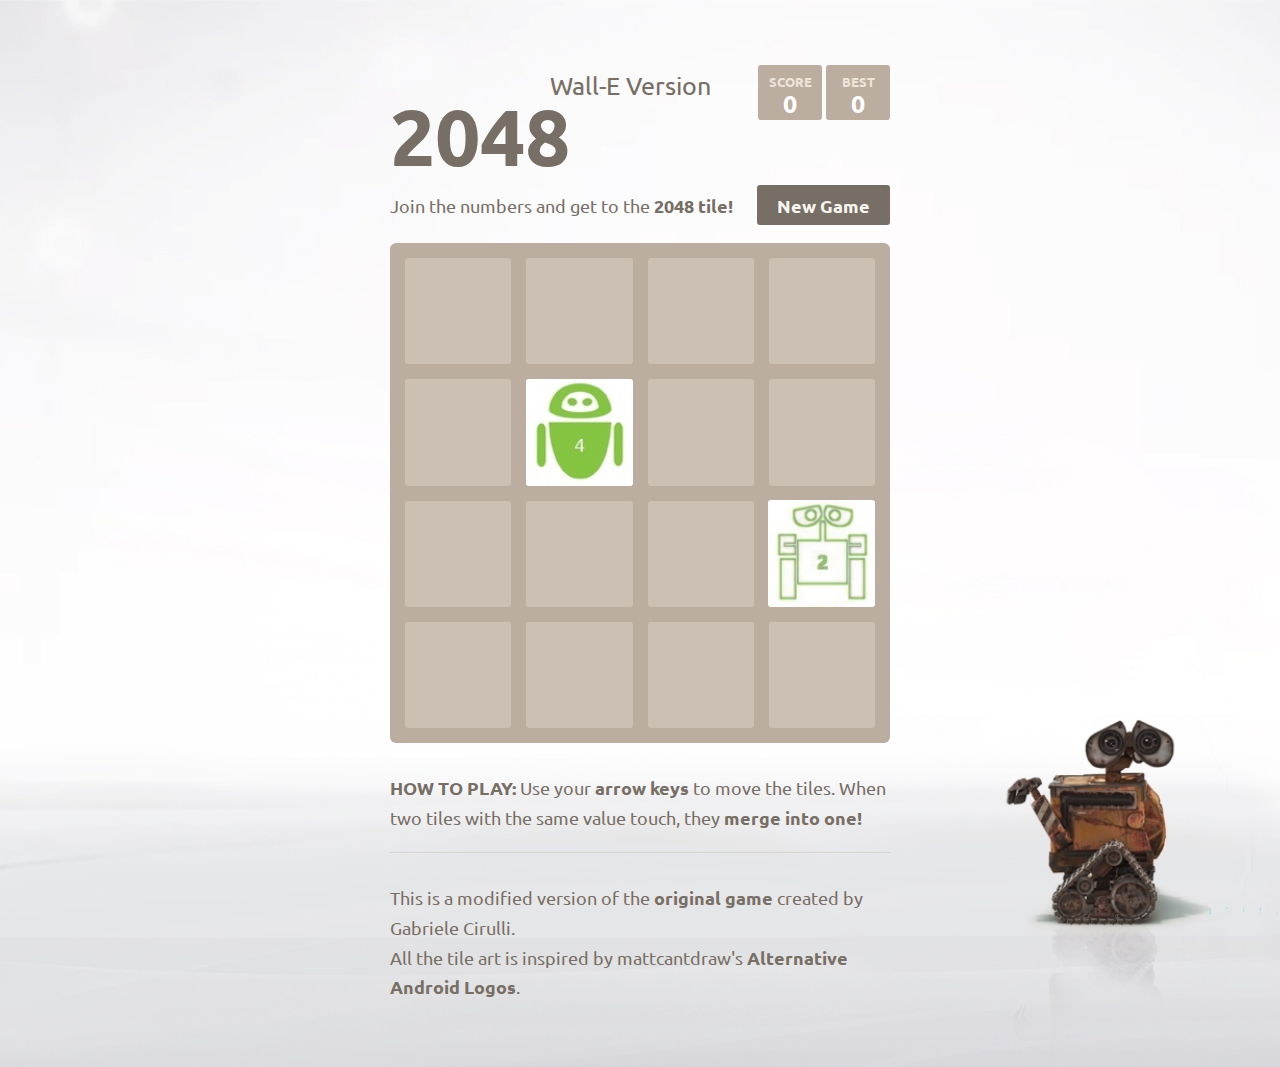
==== commit 5d3d56fd: "Add an fb share and like button" ====
--- a/index.html
+++ b/index.html
@@ -26,6 +26,16 @@
   <meta property="og:image" content="style/images/gameprtscr.png"/>
 </head>
 <body background="style/images/bg-image.jpg">
+
+<div id="fb-root"></div>
+<script>(function(d, s, id) {
+  var js, fjs = d.getElementsByTagName(s)[0];
+  if (d.getElementById(id)) return;
+  js = d.createElement(s); js.id = id;
+  js.src = "//connect.facebook.net/en_US/sdk.js#xfbml=1&appId=1471300976479376&version=v2.0";
+  fjs.parentNode.insertBefore(js, fjs);
+}(document, 'script', 'facebook-jssdk'));</script>
+
   <div class="container">
     <div class="heading">
       <a href="http://usmanayubsh.github.io/2048/"><h1 class="title">2048</h1>
@@ -90,6 +100,10 @@
     </p>
   </div>
 
+  <div class="share-area">
+      <div class="fb-like" data-href="http://usmanayubsh.github.io/2048/index_1.html" data-width="200px" data-layout="standard" data-action="like" data-show-faces="true" data-share="true"></div>
+  </div>
+
   <script src="js/bind_polyfill.js"></script>
   <script src="js/classlist_polyfill.js"></script>
   <script src="js/animframe_polyfill.js"></script>
--- a/style/main.css
+++ b/style/main.css
@@ -106,7 +106,7 @@
   color: white;
   margin-top: 0px;
   text-align: center; }
-  .score-container:after, .best-container:after {
+.score-container:after, .best-container:after {
     position: absolute;
     width: 100%;
     top: 10px;
@@ -116,7 +116,7 @@
     line-height: 13px;
     text-align: center;
     color: #eee4da; }
-  .score-container .score-addition, .best-container .score-addition {
+.score-container .score-addition, .best-container .score-addition {
     position: absolute;
     right: 30px;
     color: red;
@@ -623,6 +623,13 @@
   background: #3D3934;
 }
 
+.share-area {
+  width: 400px;
+  height: 100px;
+  margin: -967px 10px;
+  float: right;
+}
+
 .sharing {
   margin-top: 20px;
   text-align: center; }
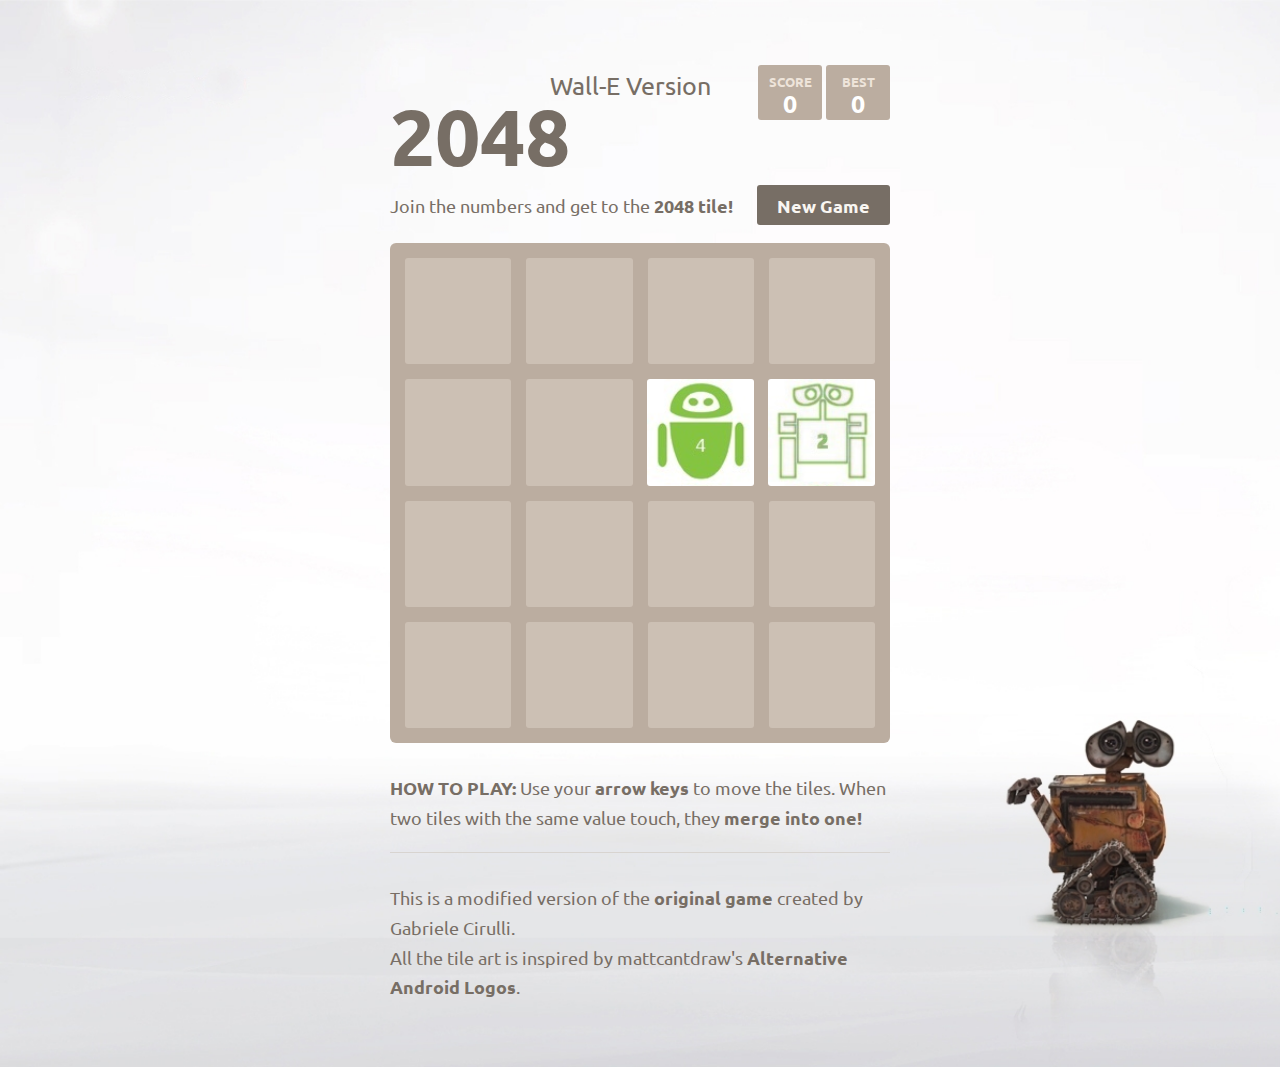
==== commit 4f816680: "Fixed a heading tag in the "heading" :P" ====
--- a/index.html
+++ b/index.html
@@ -39,7 +39,7 @@
   <div class="container">
     <div class="heading">
       <a href="http://usmanayubsh.github.io/2048/"><h1 class="title">2048</h1>
-      <h2 class="subtitle"> Wall-E Version</h1></a>
+      <h2 class="subtitle"> Wall-E Version</h2></a>
         <div class="scores-container">
           <div class="score-container">0</div>
           <div class="best-container">0</div>
--- a/style/main.css
+++ b/style/main.css
@@ -626,8 +626,9 @@
 .share-area {
   width: 400px;
   height: 100px;
-  margin: -967px 10px;
+  margin: -926px 0px 0px 950px;
   float: right;
+  position: fixed;
 }
 
 .sharing {
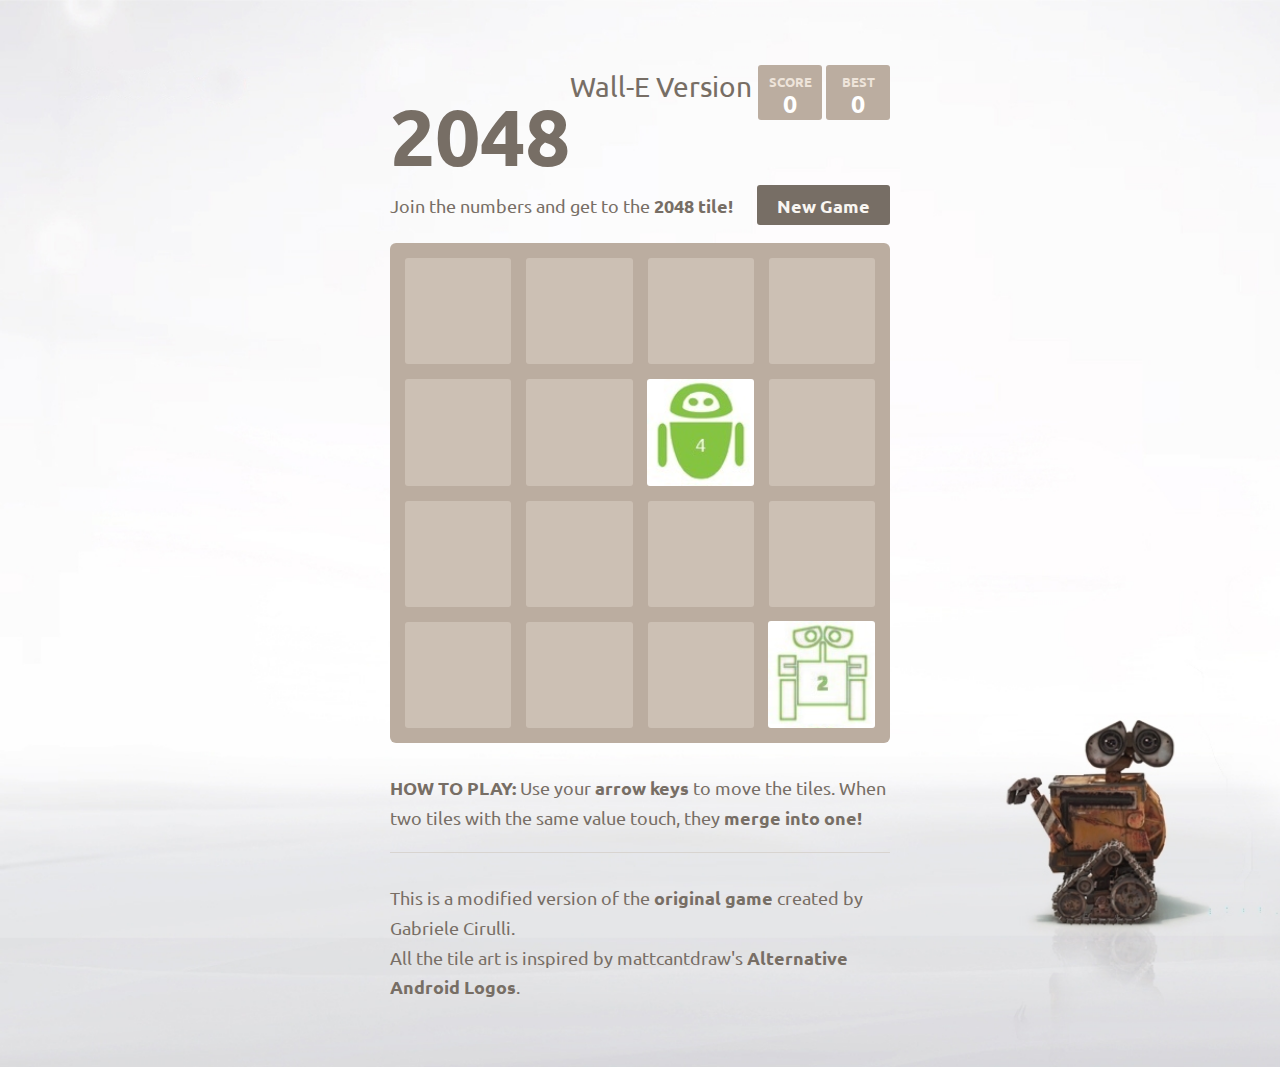
==== commit 99c6a8a5: "Fix the position of whose.amung.us widget" ====
--- a/index.html
+++ b/index.html
@@ -125,12 +125,12 @@
   ga('send', 'pageview');
   </script>
 
-  <script id="_wau7bc">var _wau = _wau || []; _wau.push(["classic", "y0lzdzcajd4p", "7bc"]);
+  <script id="_waupzk">var _wau = _wau || [];
+  _wau.push(["tab", "y0lzdzcajd4p", "7bc", "bottom-left"]);
   (function() {var s=document.createElement("script"); s.async=true;
-  s.src="http://widgets.amung.us/classic.js";
+  s.src="http://widgets.amung.us/tab.js";
   document.getElementsByTagName("head")[0].appendChild(s);
-  })();
-  </script>
+  })();</script>
 
 </body>
 </html>
--- a/style/main.css
+++ b/style/main.css
@@ -59,9 +59,10 @@
   float: left; }
 
 h2.subtitle {
-  margin: 5px 20px 5px -20px;
-  font-size: 25px;
+  margin: 5px auto;
+  font-size: 28px;
   font-weight: normal;
+  display: block;
   float: left; }
 
 @-webkit-keyframes move-up {
@@ -626,7 +627,7 @@
 .share-area {
   width: 400px;
   height: 100px;
-  margin: -926px 0px 0px 950px;
+  margin: -925px 0px 0px 950px;
   float: right;
   position: fixed;
 }
@@ -644,7 +645,8 @@
 
   body {
     margin-top: 0;
-    padding: 20px; }
+    padding: 20px;
+    }
 
   h1.title {
     font-size: 27px;
@@ -652,7 +654,8 @@
 
   .container {
     width: 280px;
-    margin: 0 auto; }
+    margin: 0 auto;
+    }
 
   .score-container, .best-container {
     margin-top: 0;
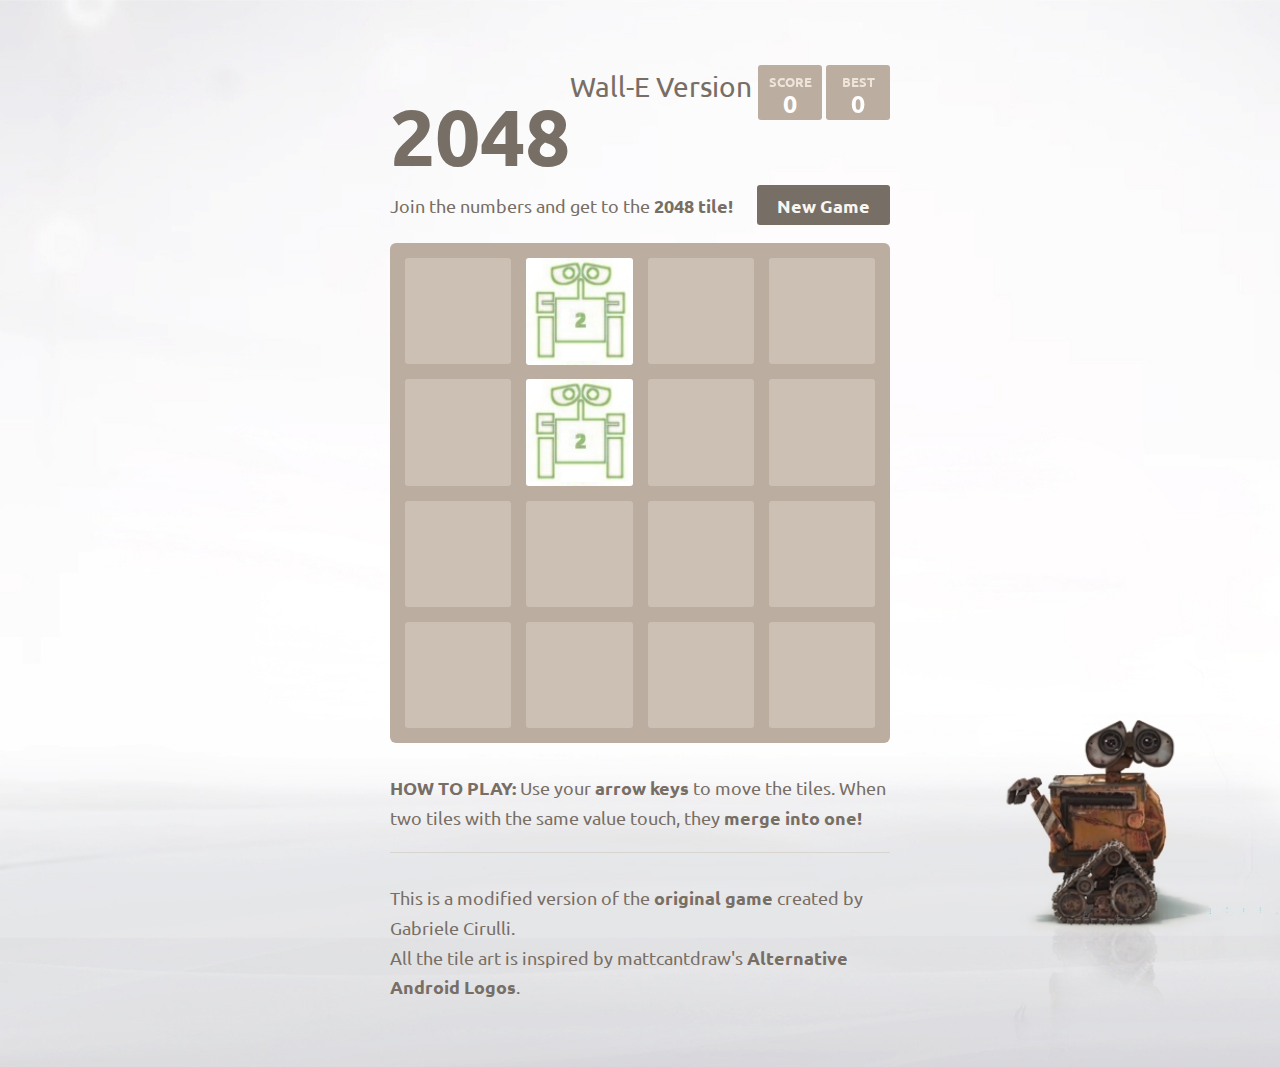
==== commit 799c91ef: "Playing around with the location of share-button" ====
--- a/index.html
+++ b/index.html
@@ -37,6 +37,9 @@
 }(document, 'script', 'facebook-jssdk'));</script>
 
   <div class="container">
+    <div class="share-area">
+      <div class="fb-like" data-href="http://usmanayubsh.github.io/2048/index_1.html" data-width="200px" data-layout="standard" data-action="like" data-show-faces="true" data-share="true"></div>
+    </div>
     <div class="heading">
       <a href="http://usmanayubsh.github.io/2048/"><h1 class="title">2048</h1>
       <h2 class="subtitle"> Wall-E Version</h2></a>
@@ -45,6 +48,7 @@
           <div class="best-container">0</div>
         </div>
     </div>
+
     <div class="above-game">
       <p class="game-intro">Join the numbers and get to the <strong>2048 tile!</strong></p>
       <a class="restart-button">New Game</a>
@@ -100,10 +104,6 @@
     </p>
   </div>
 
-  <div class="share-area">
-      <div class="fb-like" data-href="http://usmanayubsh.github.io/2048/index_1.html" data-width="200px" data-layout="standard" data-action="like" data-show-faces="true" data-share="true"></div>
-  </div>
-
   <script src="js/bind_polyfill.js"></script>
   <script src="js/classlist_polyfill.js"></script>
   <script src="js/animframe_polyfill.js"></script>
--- a/style/main.css
+++ b/style/main.css
@@ -627,7 +627,7 @@
 .share-area {
   width: 400px;
   height: 100px;
-  margin: -925px 0px 0px 950px;
+  margin: auto;
   float: right;
   position: fixed;
 }
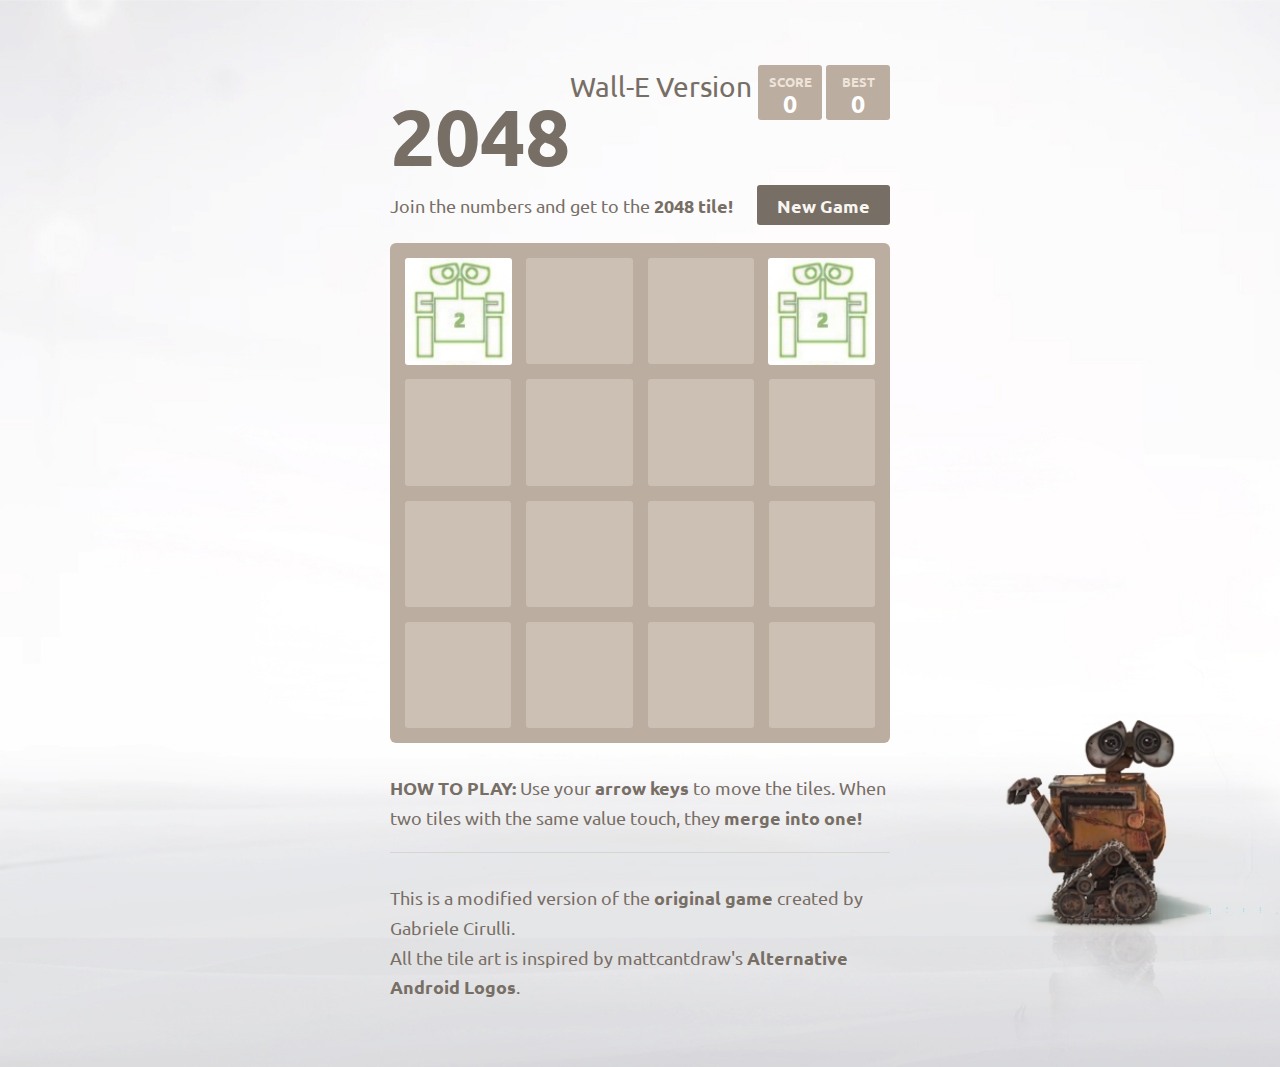
==== commit f591fcec: "Removed fb share and like button." ====
--- a/index.html
+++ b/index.html
@@ -1,136 +1,124 @@
-<!DOCTYPE html>
-<html lang="en" manifest="cache.appcache">
-<head>
-  <meta charset="utf-8">
-  <title>2048 | Wall-E Version</title>
-
-  <link href="style/main.css" rel="stylesheet" type="text/css">
-  <link href='http://fonts.googleapis.com/css?family=Ubuntu:400,700,400italic' rel='stylesheet' type='text/css'>
-  <link rel="shortcut icon" href="favicon.ico">
-  <link rel="apple-touch-icon" href="meta/apple-touch-icon.png">
-  <link rel="apple-touch-startup-image" href="meta/apple-touch-startup-image-640x1096.png" media="(device-width: 320px) and (device-height: 568px) and (-webkit-device-pixel-ratio: 2)"> <!-- iPhone 5+ -->
-  <link rel="apple-touch-startup-image" href="meta/apple-touch-startup-image-640x920.png"  media="(device-width: 320px) and (device-height: 480px) and (-webkit-device-pixel-ratio: 2)"> <!-- iPhone, retina -->
-  <meta name="apple-mobile-web-app-capable" content="yes">
-  <meta name="apple-mobile-web-app-status-bar-style" content="black">
-
-  <meta name="HandheldFriendly" content="True">
-  <meta name="MobileOptimized" content="320">
-  <meta name="viewport" content="width=device-width, target-densitydpi=160dpi, initial-scale=1.0, maximum-scale=1, user-scalable=no, minimal-ui">
-  <meta name="format-detection" content="telephone=no" />
-
-  <meta name="apple-itunes-app" content="app-id=868076805">
-
-  <meta property="og:title" content="2048 Game - Wall-E Version"/>
-  <meta property="og:site_name" content="2048 Game - Wall-E Version"/>
-  <meta property="og:description" content="Join the numbers and get to the 2048 tile! Careful: This game is extremely addictive!"/>
-  <meta property="og:image" content="style/images/gameprtscr.png"/>
-</head>
-<body background="style/images/bg-image.jpg">
-
-<div id="fb-root"></div>
-<script>(function(d, s, id) {
-  var js, fjs = d.getElementsByTagName(s)[0];
-  if (d.getElementById(id)) return;
-  js = d.createElement(s); js.id = id;
-  js.src = "//connect.facebook.net/en_US/sdk.js#xfbml=1&appId=1471300976479376&version=v2.0";
-  fjs.parentNode.insertBefore(js, fjs);
-}(document, 'script', 'facebook-jssdk'));</script>
-
-  <div class="container">
-    <div class="share-area">
-      <div class="fb-like" data-href="http://usmanayubsh.github.io/2048/index_1.html" data-width="200px" data-layout="standard" data-action="like" data-show-faces="true" data-share="true"></div>
-    </div>
-    <div class="heading">
-      <a href="http://usmanayubsh.github.io/2048/"><h1 class="title">2048</h1>
-      <h2 class="subtitle"> Wall-E Version</h2></a>
-        <div class="scores-container">
-          <div class="score-container">0</div>
-          <div class="best-container">0</div>
-        </div>
-    </div>
-
-    <div class="above-game">
-      <p class="game-intro">Join the numbers and get to the <strong>2048 tile!</strong></p>
-      <a class="restart-button">New Game</a>
-    </div>
-
-    <div class="game-container">
-      <div class="game-message">
-        <p></p>
-        <div class="lower">
-	        <a class="keep-playing-button">Keep going</a>
-          <a class="retry-button">Try again</a>
-          <div class="score-sharing"></div>
-        </div>
-      </div>
-
-      <div class="grid-container">
-        <div class="grid-row">
-          <div class="grid-cell"></div>
-          <div class="grid-cell"></div>
-          <div class="grid-cell"></div>
-          <div class="grid-cell"></div>
-        </div>
-        <div class="grid-row">
-          <div class="grid-cell"></div>
-          <div class="grid-cell"></div>
-          <div class="grid-cell"></div>
-          <div class="grid-cell"></div>
-        </div>
-        <div class="grid-row">
-          <div class="grid-cell"></div>
-          <div class="grid-cell"></div>
-          <div class="grid-cell"></div>
-          <div class="grid-cell"></div>
-        </div>
-        <div class="grid-row">
-          <div class="grid-cell"></div>
-          <div class="grid-cell"></div>
-          <div class="grid-cell"></div>
-          <div class="grid-cell"></div>
-        </div>
-      </div>
-
-      <div class="tile-container">
-
-      </div>
-    </div>
-    <p class="game-explanation">
-      <strong class="important">How to play:</strong> Use your <strong>arrow keys</strong> to move the tiles. When two tiles with the same value touch, they <strong>merge into one!</strong>
-    </p>
-    <hr>
-    <p class="game-explanation2">
-    This is a modified version of the <a href="http://gabrielecirulli.github.io/2048/" target="_blank">original game</a> created by Gabriele Cirulli.<br/> All the tile art is inspired by mattcantdraw's <a href = "http://mattcantdraw.deviantart.com/art/Alternative-Android-Logos-345898996" target = "_blank">Alternative Android Logos</a>.
-    </p>
-  </div>
-
-  <script src="js/bind_polyfill.js"></script>
-  <script src="js/classlist_polyfill.js"></script>
-  <script src="js/animframe_polyfill.js"></script>
-  <script src="js/keyboard_input_manager.js"></script>
-  <script src="js/html_actuator.js"></script>
-  <script src="js/grid.js"></script>
-  <script src="js/tile.js"></script>
-  <script src="js/local_storage_manager.js"></script>
-  <script src="js/game_manager.js"></script>
-  <script src="js/application.js"></script>
-
-  <script>
-  (function(i,s,o,g,r,a,m){i['GoogleAnalyticsObject']=r;i[r]=i[r]||function(){
-  (i[r].q=i[r].q||[]).push(arguments)},i[r].l=1*new Date();a=s.createElement(o),
-  m=s.getElementsByTagName(o)[0];a.async=1;a.src=g;m.parentNode.insertBefore(a,m)
-  })(window,document,'script','//www.google-analytics.com/analytics.js','ga');
-
-  ga('create', 'UA-17813454-4', 'auto');
-  ga('send', 'pageview');
-  </script>
-
-  <script id="_waupzk">var _wau = _wau || [];
-  _wau.push(["tab", "y0lzdzcajd4p", "7bc", "bottom-left"]);
-  (function() {var s=document.createElement("script"); s.async=true;
-  s.src="http://widgets.amung.us/tab.js";
-  document.getElementsByTagName("head")[0].appendChild(s);
-  })();</script>
-
-</body>
-</html>
+<!DOCTYPE html>
+<html lang="en" manifest="cache.appcache">
+<head>
+  <meta charset="utf-8">
+  <title>2048 | Wall-E Version</title>
+
+  <link href="style/main.css" rel="stylesheet" type="text/css">
+  <link href='http://fonts.googleapis.com/css?family=Ubuntu:400,700,400italic' rel='stylesheet' type='text/css'>
+  <link rel="shortcut icon" href="favicon.ico">
+  <link rel="apple-touch-icon" href="meta/apple-touch-icon.png">
+  <link rel="apple-touch-startup-image" href="meta/apple-touch-startup-image-640x1096.png" media="(device-width: 320px) and (device-height: 568px) and (-webkit-device-pixel-ratio: 2)"> <!-- iPhone 5+ -->
+  <link rel="apple-touch-startup-image" href="meta/apple-touch-startup-image-640x920.png"  media="(device-width: 320px) and (device-height: 480px) and (-webkit-device-pixel-ratio: 2)"> <!-- iPhone, retina -->
+  <meta name="apple-mobile-web-app-capable" content="yes">
+  <meta name="apple-mobile-web-app-status-bar-style" content="black">
+
+  <meta name="HandheldFriendly" content="True">
+  <meta name="MobileOptimized" content="320">
+  <meta name="viewport" content="width=device-width, target-densitydpi=160dpi, initial-scale=1.0, maximum-scale=1, user-scalable=no, minimal-ui">
+  <meta name="format-detection" content="telephone=no" />
+
+  <meta name="apple-itunes-app" content="app-id=868076805">
+
+  <meta property="og:title" content="2048 Game - Wall-E Version"/>
+  <meta property="og:site_name" content="2048 Game - Wall-E Version"/>
+  <meta property="og:description" content="Join the numbers and get to the 2048 tile! Careful: This game is extremely addictive!"/>
+  <meta property="og:image" content="style/images/gameprtscr.png"/>
+</head>
+<body background="style/images/bg-image.jpg">
+
+  <div class="container">
+    <div class="heading">
+      <a href="http://usmanayubsh.github.io/2048/"><h1 class="title">2048</h1>
+      <h2 class="subtitle"> Wall-E Version</h2></a>
+        <div class="scores-container">
+          <div class="score-container">0</div>
+          <div class="best-container">0</div>
+        </div>
+    </div>
+
+    <div class="above-game">
+      <p class="game-intro">Join the numbers and get to the <strong>2048 tile!</strong></p>
+      <a class="restart-button">New Game</a>
+    </div>
+
+    <div class="game-container">
+      <div class="game-message">
+        <p></p>
+        <div class="lower">
+	        <a class="keep-playing-button">Keep going</a>
+          <a class="retry-button">Try again</a>
+          <div class="score-sharing"></div>
+        </div>
+      </div>
+
+      <div class="grid-container">
+        <div class="grid-row">
+          <div class="grid-cell"></div>
+          <div class="grid-cell"></div>
+          <div class="grid-cell"></div>
+          <div class="grid-cell"></div>
+        </div>
+        <div class="grid-row">
+          <div class="grid-cell"></div>
+          <div class="grid-cell"></div>
+          <div class="grid-cell"></div>
+          <div class="grid-cell"></div>
+        </div>
+        <div class="grid-row">
+          <div class="grid-cell"></div>
+          <div class="grid-cell"></div>
+          <div class="grid-cell"></div>
+          <div class="grid-cell"></div>
+        </div>
+        <div class="grid-row">
+          <div class="grid-cell"></div>
+          <div class="grid-cell"></div>
+          <div class="grid-cell"></div>
+          <div class="grid-cell"></div>
+        </div>
+      </div>
+
+      <div class="tile-container">
+
+      </div>
+    </div>
+    <p class="game-explanation">
+      <strong class="important">How to play:</strong> Use your <strong>arrow keys</strong> to move the tiles. When two tiles with the same value touch, they <strong>merge into one!</strong>
+    </p>
+    <hr>
+    <p class="game-explanation2">
+    This is a modified version of the <a href="http://gabrielecirulli.github.io/2048/" target="_blank">original game</a> created by Gabriele Cirulli.<br/> All the tile art is inspired by mattcantdraw's <a href = "http://mattcantdraw.deviantart.com/art/Alternative-Android-Logos-345898996" target = "_blank">Alternative Android Logos</a>.
+    </p>
+  </div>
+
+  <script src="js/bind_polyfill.js"></script>
+  <script src="js/classlist_polyfill.js"></script>
+  <script src="js/animframe_polyfill.js"></script>
+  <script src="js/keyboard_input_manager.js"></script>
+  <script src="js/html_actuator.js"></script>
+  <script src="js/grid.js"></script>
+  <script src="js/tile.js"></script>
+  <script src="js/local_storage_manager.js"></script>
+  <script src="js/game_manager.js"></script>
+  <script src="js/application.js"></script>
+
+  <script>
+  (function(i,s,o,g,r,a,m){i['GoogleAnalyticsObject']=r;i[r]=i[r]||function(){
+  (i[r].q=i[r].q||[]).push(arguments)},i[r].l=1*new Date();a=s.createElement(o),
+  m=s.getElementsByTagName(o)[0];a.async=1;a.src=g;m.parentNode.insertBefore(a,m)
+  })(window,document,'script','//www.google-analytics.com/analytics.js','ga');
+
+  ga('create', 'UA-17813454-4', 'auto');
+  ga('send', 'pageview');
+  </script>
+
+  <script id="_waupzk">var _wau = _wau || [];
+  _wau.push(["tab", "y0lzdzcajd4p", "7bc", "bottom-left"]);
+  (function() {var s=document.createElement("script"); s.async=true;
+  s.src="http://widgets.amung.us/tab.js";
+  document.getElementsByTagName("head")[0].appendChild(s);
+  })();</script>
+
+</body>
+</html>
--- a/style/main.css
+++ b/style/main.css
@@ -1,1098 +1,1098 @@
-@import url(http://fonts.googleapis.com/css?family=Ubuntu:400,700,400italic);
-html, body {
-  margin: 0;
-  padding: 0;
-
-  -webkit-background-size: cover;
-  -moz-background-size: cover;
-  -o-background-size: cover;
-  background-size: cover;
-  color: #776e65;
-  font-family: 'Ubuntu', sans-serif;
-  font-size: 18px; }
-
-body {
-  margin: 65px 0; }
-
-input {
-  display: inline-block;
-  background: #8f7a66;
-  border-radius: 3px;
-  padding: 0 20px;
-  text-decoration: none;
-  color: #f9f6f2;
-  height: 40px;
-  line-height: 42px;
-  cursor: pointer;
-  font: inherit;
-  border: none;
-  outline: none;
-  box-sizing: border-box;
-  font-weight: bold;
-  margin: 0;
-  -webkit-appearance: none;
-  -moz-appearance: none;
-  appearance: none; }
-  input[type="text"], input[type="email"] {
-    cursor: auto;
-    background: #fcfbf9;
-    font-weight: normal;
-    color: #776e65;
-    padding: 0 15px; }
-    input[type="text"]::-webkit-input-placeholder, input[type="email"]::-webkit-input-placeholder {
-      color: #9d948c; }
-    input[type="text"]::-moz-placeholder, input[type="email"]::-moz-placeholder {
-      color: #9d948c; }
-    input[type="text"]:-ms-input-placeholder, input[type="email"]:-ms-input-placeholder {
-      color: #9d948c; }
-
-.heading:after {
-  content: "";
-  display: block;
-  clear: both; }
-
-h1.title {
-  font-size: 80px;
-  font-weight: bold;
-  margin: 21px 0px 0px 0px;
-  display: block;
-  float: left; }
-
-h2.subtitle {
-  margin: 5px auto;
-  font-size: 28px;
-  font-weight: normal;
-  display: block;
-  float: left; }
-
-@-webkit-keyframes move-up {
-  0% {
-    top: 25px;
-    opacity: 1; }
-
-  100% {
-    top: -50px;
-    opacity: 0; } }
-@-moz-keyframes move-up {
-  0% {
-    top: 25px;
-    opacity: 1; }
-
-  100% {
-    top: -50px;
-    opacity: 0; } }
-@keyframes move-up {
-  0% {
-    top: 25px;
-    opacity: 1; }
-
-  100% {
-    top: -50px;
-    opacity: 0; } }
-.scores-container {
-  padding: 0 0 18px;
-  float: right;
-  text-align: right; }
-
-.score-container, .best-container {
-  position: relative;
-  display: inline-block;
-  background: #bbada0;
-  padding: 15px 25px;
-  font-size: 25px;
-  height: 25px;
-  line-height: 47px;
-  font-weight: bold;
-  border-radius: 3px;
-  color: white;
-  margin-top: 0px;
-  text-align: center; }
-.score-container:after, .best-container:after {
-    position: absolute;
-    width: 100%;
-    top: 10px;
-    left: 0;
-    text-transform: uppercase;
-    font-size: 13px;
-    line-height: 13px;
-    text-align: center;
-    color: #eee4da; }
-.score-container .score-addition, .best-container .score-addition {
-    position: absolute;
-    right: 30px;
-    color: red;
-    font-size: 25px;
-    line-height: 25px;
-    font-weight: bold;
-    color: rgba(119, 110, 101, 0.9);
-    z-index: 100;
-    -webkit-animation: move-up 600ms ease-in;
-    -moz-animation: move-up 600ms ease-in;
-    animation: move-up 600ms ease-in;
-    -webkit-animation-fill-mode: both;
-    -moz-animation-fill-mode: both;
-    animation-fill-mode: both; }
-
-.score-container:after {
-  content: "Score"; }
-
-.best-container:after {
-  content: "Best"; }
-
-p {
-  margin-top: 0;
-  margin-bottom: 10px;
-  line-height: 1.65; }
-
-a {
-  color: #776e65;
-  font-weight: bold;
-  text-decoration: underline;
-  cursor: pointer; }
-
-strong.important {
-  text-transform: uppercase; }
-
-hr {
-  border: none;
-  border-bottom: 1px solid #d8d4d0;
-  margin-top: 20px;
-  margin-bottom: 30px; }
-
-.container {
-  width: 500px;
-  margin: 0 auto; }
-
-@-webkit-keyframes fade-in {
-  0% {
-    opacity: 0; }
-
-  100% {
-    opacity: 1; } }
-@-moz-keyframes fade-in {
-  0% {
-    opacity: 0; }
-
-  100% {
-    opacity: 1; } }
-@keyframes fade-in {
-  0% {
-    opacity: 0; }
-
-  100% {
-    opacity: 1; } }
-@-webkit-keyframes slide-up {
-  0% {
-    margin-top: 32%; }
-
-  100% {
-    margin-top: 20%; } }
-@-moz-keyframes slide-up {
-  0% {
-    margin-top: 32%; }
-
-  100% {
-    margin-top: 20%; } }
-@keyframes slide-up {
-  0% {
-    margin-top: 32%; }
-
-  100% {
-    margin-top: 20%; } }
-.game-container {
-  margin-top: 16px;
-  position: relative;
-  padding: 15px;
-  cursor: default;
-  -webkit-touch-callout: none;
-  -ms-touch-callout: none;
-  -webkit-user-select: none;
-  -moz-user-select: none;
-  -ms-user-select: none;
-  -ms-touch-action: none;
-  touch-action: none;
-  background: #bbada0;
-  border-radius: 6px;
-  width: 500px;
-  height: 500px;
-  -webkit-box-sizing: border-box;
-  -moz-box-sizing: border-box;
-  box-sizing: border-box; }
-
-.game-message {
-  display: none;
-  position: absolute;
-  top: 0;
-  right: 0;
-  bottom: 0;
-  left: 0;
-  background: rgba(238, 228, 218, 0.73);
-  z-index: 100;
-  padding-top: 40px;
-  text-align: center;
-  -webkit-animation: fade-in 800ms ease 1200ms;
-  -moz-animation: fade-in 800ms ease 1200ms;
-  animation: fade-in 800ms ease 1200ms;
-  -webkit-animation-fill-mode: both;
-  -moz-animation-fill-mode: both;
-  animation-fill-mode: both; }
-  .game-message p {
-    font-size: 60px;
-    font-weight: bold;
-    height: 60px;
-    line-height: 60px;
-    margin-top: 222px; }
-  .game-message .lower {
-    display: block;
-    margin-top: 29px; }
-  .game-message .mailing-list {
-    margin-top: 52px; }
-    .game-message .mailing-list strong {
-      display: block;
-      margin-bottom: 10px; }
-    .game-message .mailing-list .mailing-list-email-field {
-      width: 230px;
-      margin-right: 5px; }
-  .game-message a {
-    display: inline-block;
-    background: #8f7a66;
-    border-radius: 3px;
-    padding: 0 20px;
-    text-decoration: none;
-    color: #f9f6f2;
-    height: 40px;
-    line-height: 42px;
-    cursor: pointer;
-    margin-left: 9px; }
-    .game-message a.keep-playing-button {
-      display: none; }
-  .game-message .score-sharing {
-    display: inline-block;
-    vertical-align: middle;
-    margin-left: 10px; }
-  .game-message.game-won {
-    background: rgba(237, 194, 46, 0.5);
-    color: #f9f6f2; }
-    .game-message.game-won a.keep-playing-button {
-      display: inline-block; }
-  .game-message.game-won, .game-message.game-over {
-    display: block; }
-    .game-message.game-won p, .game-message.game-over p {
-      -webkit-animation: slide-up 1.5s ease-in-out 2500ms;
-      -moz-animation: slide-up 1.5s ease-in-out 2500ms;
-      animation: slide-up 1.5s ease-in-out 2500ms;
-      -webkit-animation-fill-mode: both;
-      -moz-animation-fill-mode: both;
-      animation-fill-mode: both; }
-    .game-message.game-won .mailing-list, .game-message.game-over .mailing-list {
-      -webkit-animation: fade-in 1.5s ease-in-out 2500ms;
-      -moz-animation: fade-in 1.5s ease-in-out 2500ms;
-      animation: fade-in 1.5s ease-in-out 2500ms;
-      -webkit-animation-fill-mode: both;
-      -moz-animation-fill-mode: both;
-      animation-fill-mode: both; }
-
-.grid-container {
-  position: absolute;
-  z-index: 1; }
-
-.grid-row {
-  margin-bottom: 15px; }
-  .grid-row:last-child {
-    margin-bottom: 0; }
-  .grid-row:after {
-    content: "";
-    display: block;
-    clear: both; }
-
-.grid-cell {
-  width: 106.25px;
-  height: 106.25px;
-  margin-right: 15px;
-  float: left;
-  border-radius: 3px;
-  background: rgba(238, 228, 218, 0.35); }
-  .grid-cell:last-child {
-    margin-right: 0; }
-
-.tile-container {
-  position: absolute;
-  z-index: 2; }
-
-.tile, .tile .tile-inner {
-  width: 107px;
-  height: 107px;
-  line-height: 116.25px; }
-.tile.tile-position-1-1 {
-  -webkit-transform: translate(0px, 0px);
-  -moz-transform: translate(0px, 0px);
-  transform: translate(0px, 0px); }
-.tile.tile-position-1-2 {
-  -webkit-transform: translate(0px, 121px);
-  -moz-transform: translate(0px, 121px);
-  transform: translate(0px, 121px); }
-.tile.tile-position-1-3 {
-  -webkit-transform: translate(0px, 242px);
-  -moz-transform: translate(0px, 242px);
-  transform: translate(0px, 242px); }
-.tile.tile-position-1-4 {
-  -webkit-transform: translate(0px, 363px);
-  -moz-transform: translate(0px, 363px);
-  transform: translate(0px, 363px); }
-.tile.tile-position-2-1 {
-  -webkit-transform: translate(121px, 0px);
-  -moz-transform: translate(121px, 0px);
-  transform: translate(121px, 0px); }
-.tile.tile-position-2-2 {
-  -webkit-transform: translate(121px, 121px);
-  -moz-transform: translate(121px, 121px);
-  transform: translate(121px, 121px); }
-.tile.tile-position-2-3 {
-  -webkit-transform: translate(121px, 242px);
-  -moz-transform: translate(121px, 242px);
-  transform: translate(121px, 242px); }
-.tile.tile-position-2-4 {
-  -webkit-transform: translate(121px, 363px);
-  -moz-transform: translate(121px, 363px);
-  transform: translate(121px, 363px); }
-.tile.tile-position-3-1 {
-  -webkit-transform: translate(242px, 0px);
-  -moz-transform: translate(242px, 0px);
-  transform: translate(242px, 0px); }
-.tile.tile-position-3-2 {
-  -webkit-transform: translate(242px, 121px);
-  -moz-transform: translate(242px, 121px);
-  transform: translate(242px, 121px); }
-.tile.tile-position-3-3 {
-  -webkit-transform: translate(242px, 242px);
-  -moz-transform: translate(242px, 242px);
-  transform: translate(242px, 242px); }
-.tile.tile-position-3-4 {
-  -webkit-transform: translate(242px, 363px);
-  -moz-transform: translate(242px, 363px);
-  transform: translate(242px, 363px); }
-.tile.tile-position-4-1 {
-  -webkit-transform: translate(363px, 0px);
-  -moz-transform: translate(363px, 0px);
-  transform: translate(363px, 0px); }
-.tile.tile-position-4-2 {
-  -webkit-transform: translate(363px, 121px);
-  -moz-transform: translate(363px, 121px);
-  transform: translate(363px, 121px); }
-.tile.tile-position-4-3 {
-  -webkit-transform: translate(363px, 242px);
-  -moz-transform: translate(363px, 242px);
-  transform: translate(363px, 242px); }
-.tile.tile-position-4-4 {
-  -webkit-transform: translate(363px, 363px);
-  -moz-transform: translate(363px, 363px);
-  transform: translate(363px, 363px); }
-
-.tile {
-  position: absolute;
-  -webkit-transition: 100ms ease-in-out;
-  -moz-transition: 100ms ease-in-out;
-  transition: 100ms ease-in-out;
-  -webkit-transition-property: -webkit-transform;
-  -moz-transition-property: -moz-transform;
-  transition-property: transform; }
-  .tile .tile-inner {
-    border-radius: 3px;
-    background: #eee4da;
-    text-align: center;
-    font-weight: bold;
-    z-index: 10;
-    font-size: 55px; }
-  .tile.tile-2 .tile-inner {
-    background-image: url('images/01.jpg');
-    background-size: 100%;
-    color: rgba(0,0,0,0);
-    box-shadow: 0 0 30px 10px rgba(243, 215, 116, 0), inset 0 0 0 1px rgba(255, 255, 255, 0);
-    }
-  .tile.tile-4 .tile-inner {
-    background-image: url('images/02.jpg');
-    background-size: 100%;
-    color: rgba(0,0,0,0);
-    box-shadow: 0 0 30px 10px rgba(243, 215, 116, 0), inset 0 0 0 1px rgba(255, 255, 255, 0); }
-  .tile.tile-8 .tile-inner {
-    background-image: url('images/03.jpg');
-    background-size: 100%;
-    color: rgba(0,0,0,0);
-    box-shadow: 0 0 30px 10px rgba(243, 215, 116, 0), inset 0 0 0 1px rgba(255, 255, 255, 0); }
-  .tile.tile-16 .tile-inner {
-    background-image: url('images/04.jpg');
-    background-size: 96%;
-    color: rgba(0,0,0,0);
-    box-shadow: 0 0 30px 10px rgba(243, 215, 116, 0), inset 0 0 0 1px rgba(255, 255, 255, 0); }
-  .tile.tile-32 .tile-inner {
-    background-image: url('images/05.jpg');
-    background-size: 100%;
-    color: rgba(0,0,0,0);
-    box-shadow: 0 0 30px 10px rgba(243, 215, 116, 0), inset 0 0 0 1px rgba(255, 255, 255, 0); }
-  .tile.tile-64 .tile-inner {
-    background-image: url('images/06.jpg');
-    background-size: 100%;
-    color: rgba(0,0,0,0);
-    box-shadow: 0 0 30px 10px rgba(243, 215, 116, 0), inset 0 0 0 1px rgba(255, 255, 255, 0); }
-  .tile.tile-128 .tile-inner {
-    background-image: url('images/07.jpg');
-    background-size: 96%;
-    color: rgba(0,0,0,0);
-    box-shadow: 0 0 30px 10px rgba(243, 215, 116, 0), inset 0 0 0 1px rgba(255, 255, 255, 0); }
-    @media screen and (max-width: 520px) {
-      .tile.tile-128 .tile-inner {
-        font-size: 25px; } }
-  .tile.tile-256 .tile-inner {
-    background-image: url('images/08.jpg');
-    background-size: 100%;
-    color: rgba(0,0,0,0);
-    box-shadow: 0 0 30px 10px rgba(243, 215, 116, 0), inset 0 0 0 1px rgba(255, 255, 255, 0); }
-    @media screen and (max-width: 520px) {
-      .tile.tile-256 .tile-inner {
-        font-size: 25px; } }
-  .tile.tile-512 .tile-inner {
-    background-image: url('images/09.jpg');
-    background-size: 100%;
-    color: rgba(0,0,0,0);
-    box-shadow: 0 0 30px 10px rgba(243, 215, 116, 0), inset 0 0 0 1px rgba(255, 255, 255, 0); }
-    @media screen and (max-width: 520px) {
-      .tile.tile-512 .tile-inner {
-        font-size: 25px; } }
-  .tile.tile-1024 .tile-inner {
-    background-image: url('images/10.jpg');
-    background-size: 100%;
-    color: rgba(0,0,0,0);
-    box-shadow: 0 0 30px 10px rgba(243, 215, 116, 0), inset 0 0 0 1px rgba(255, 255, 255, 0); }
-    @media screen and (max-width: 520px) {
-      .tile.tile-1024 .tile-inner {
-        font-size: 15px; } }
-  .tile.tile-2048 .tile-inner {
-    background-image: url('images/11.jpg');
-    background-size: 100%;
-    color: rgba(0,0,0,0);
-    box-shadow: 0 0 30px 10px rgba(243, 215, 116, 0), inset 0 0 0 1px rgba(255, 255, 255, 0); }
-    @media screen and (max-width: 520px) {
-      .tile.tile-2048 .tile-inner {
-        font-size: 15px; } }
-  .tile.tile-super .tile-inner {
-    color: #f9f6f2;
-    background: #3c3a32;
-    font-size: 30px; }
-    @media screen and (max-width: 520px) {
-      .tile.tile-super .tile-inner {
-        font-size: 10px; } }
-
-@-webkit-keyframes appear {
-  0% {
-    opacity: 0;
-    -webkit-transform: scale(0);
-    -moz-transform: scale(0);
-    transform: scale(0); }
-
-  100% {
-    opacity: 1;
-    -webkit-transform: scale(1);
-    -moz-transform: scale(1);
-    transform: scale(1); } }
-@-moz-keyframes appear {
-  0% {
-    opacity: 0;
-    -webkit-transform: scale(0);
-    -moz-transform: scale(0);
-    transform: scale(0); }
-
-  100% {
-    opacity: 1;
-    -webkit-transform: scale(1);
-    -moz-transform: scale(1);
-    transform: scale(1); } }
-@keyframes appear {
-  0% {
-    opacity: 0;
-    -webkit-transform: scale(0);
-    -moz-transform: scale(0);
-    transform: scale(0); }
-
-  100% {
-    opacity: 1;
-    -webkit-transform: scale(1);
-    -moz-transform: scale(1);
-    transform: scale(1); } }
-.tile-new .tile-inner {
-  -webkit-animation: appear 200ms ease 100ms;
-  -moz-animation: appear 200ms ease 100ms;
-  animation: appear 200ms ease 100ms;
-  -webkit-animation-fill-mode: backwards;
-  -moz-animation-fill-mode: backwards;
-  animation-fill-mode: backwards; }
-
-@-webkit-keyframes pop {
-  0% {
-    -webkit-transform: scale(0);
-    -moz-transform: scale(0);
-    transform: scale(0); }
-
-  50% {
-    -webkit-transform: scale(1.2);
-    -moz-transform: scale(1.2);
-    transform: scale(1.2); }
-
-  100% {
-    -webkit-transform: scale(1);
-    -moz-transform: scale(1);
-    transform: scale(1); } }
-@-moz-keyframes pop {
-  0% {
-    -webkit-transform: scale(0);
-    -moz-transform: scale(0);
-    transform: scale(0); }
-
-  50% {
-    -webkit-transform: scale(1.2);
-    -moz-transform: scale(1.2);
-    transform: scale(1.2); }
-
-  100% {
-    -webkit-transform: scale(1);
-    -moz-transform: scale(1);
-    transform: scale(1); } }
-@keyframes pop {
-  0% {
-    -webkit-transform: scale(0);
-    -moz-transform: scale(0);
-    transform: scale(0); }
-
-  50% {
-    -webkit-transform: scale(1.2);
-    -moz-transform: scale(1.2);
-    transform: scale(1.2); }
-
-  100% {
-    -webkit-transform: scale(1);
-    -moz-transform: scale(1);
-    transform: scale(1); } }
-.tile-merged .tile-inner {
-  z-index: 20;
-  -webkit-animation: pop 200ms ease 100ms;
-  -moz-animation: pop 200ms ease 100ms;
-  animation: pop 200ms ease 100ms;
-  -webkit-animation-fill-mode: backwards;
-  -moz-animation-fill-mode: backwards;
-  animation-fill-mode: backwards; }
-
-.above-game:after {
-  content: "";
-  display: block;
-  clear: both; }
-
-.game-intro {
-  float: left;
-  line-height: 42px;
-  margin-bottom: 0; }
-
-.restart-button {
-  display: inline-block;
-  background: #776e65;
-  border-radius: 3px;
-  padding: 0 20px;
-  text-decoration: none;
-  color: #f9f6f2;
-  height: 40px;
-  line-height: 42px;
-  cursor: pointer;
-  display: block;
-  text-align: center;
-  float: right; }
-
-.restart-button:hover {
-  background: #3D3934;
-}
-
-.game-explanation {
-  margin-top: 30px; }
-
-.game-explanation2 a {
-  text-decoration: none;
-}
-
-.game-explanation2 a:hover {
-  background: #3D3934;
-  color: #f9f6f2;
-}
-
-.retry-button:hover {
-  background: #3D3934;
-}
-
-.share-area {
-  width: 400px;
-  height: 100px;
-  margin: auto;
-  float: right;
-  position: fixed;
-}
-
-.sharing {
-  margin-top: 20px;
-  text-align: center; }
-  .sharing > iframe, .sharing > span, .sharing > form {
-    display: inline-block;
-    vertical-align: middle; }
-
-@media screen and (max-width: 520px) {
-  html, body {
-    font-size: 15px; }
-
-  body {
-    margin-top: 0;
-    padding: 20px;
-    }
-
-  h1.title {
-    font-size: 27px;
-    margin-top: 15px; }
-
-  .container {
-    width: 280px;
-    margin: 0 auto;
-    }
-
-  .score-container, .best-container {
-    margin-top: 0;
-    padding: 15px 10px;
-    min-width: 40px; }
-
-  .heading {
-    margin-bottom: 10px; }
-
-  .game-intro {
-    width: 55%;
-    display: block;
-    box-sizing: border-box;
-    line-height: 1.65; }
-
-  .restart-button {
-    width: 42%;
-    padding: 0;
-    display: block;
-    box-sizing: border-box;
-    margin-top: 2px; }
-
-  .game-container {
-    margin-top: 16px;
-    position: relative;
-    padding: 10px;
-    cursor: default;
-    -webkit-touch-callout: none;
-    -ms-touch-callout: none;
-    -webkit-user-select: none;
-    -moz-user-select: none;
-    -ms-user-select: none;
-    -ms-touch-action: none;
-    touch-action: none;
-    background: #bbada0;
-    border-radius: 6px;
-    width: 280px;
-    height: 280px;
-    -webkit-box-sizing: border-box;
-    -moz-box-sizing: border-box;
-    box-sizing: border-box; }
-
-  .game-message {
-    display: none;
-    position: absolute;
-    top: 0;
-    right: 0;
-    bottom: 0;
-    left: 0;
-    background: rgba(238, 228, 218, 0.73);
-    z-index: 100;
-    padding-top: 40px;
-    text-align: center;
-    -webkit-animation: fade-in 800ms ease 1200ms;
-    -moz-animation: fade-in 800ms ease 1200ms;
-    animation: fade-in 800ms ease 1200ms;
-    -webkit-animation-fill-mode: both;
-    -moz-animation-fill-mode: both;
-    animation-fill-mode: both; }
-    .game-message p {
-      font-size: 60px;
-      font-weight: bold;
-      height: 60px;
-      line-height: 60px;
-      margin-top: 222px; }
-    .game-message .lower {
-      display: block;
-      margin-top: 29px; }
-    .game-message .mailing-list {
-      margin-top: 52px; }
-      .game-message .mailing-list strong {
-        display: block;
-        margin-bottom: 10px; }
-      .game-message .mailing-list .mailing-list-email-field {
-        width: 230px;
-        margin-right: 5px; }
-    .game-message a {
-      display: inline-block;
-      background: #8f7a66;
-      border-radius: 3px;
-      padding: 0 20px;
-      text-decoration: none;
-      color: #f9f6f2;
-      height: 40px;
-      line-height: 42px;
-      cursor: pointer;
-      margin-left: 9px; }
-      .game-message a.keep-playing-button {
-        display: none; }
-    .game-message .score-sharing {
-      display: inline-block;
-      vertical-align: middle;
-      margin-left: 10px; }
-    .game-message.game-won {
-      background: rgba(237, 194, 46, 0.5);
-      color: #f9f6f2; }
-      .game-message.game-won a.keep-playing-button {
-        display: inline-block; }
-    .game-message.game-won, .game-message.game-over {
-      display: block; }
-      .game-message.game-won p, .game-message.game-over p {
-        -webkit-animation: slide-up 1.5s ease-in-out 2500ms;
-        -moz-animation: slide-up 1.5s ease-in-out 2500ms;
-        animation: slide-up 1.5s ease-in-out 2500ms;
-        -webkit-animation-fill-mode: both;
-        -moz-animation-fill-mode: both;
-        animation-fill-mode: both; }
-      .game-message.game-won .mailing-list, .game-message.game-over .mailing-list {
-        -webkit-animation: fade-in 1.5s ease-in-out 2500ms;
-        -moz-animation: fade-in 1.5s ease-in-out 2500ms;
-        animation: fade-in 1.5s ease-in-out 2500ms;
-        -webkit-animation-fill-mode: both;
-        -moz-animation-fill-mode: both;
-        animation-fill-mode: both; }
-
-  .grid-container {
-    position: absolute;
-    z-index: 1; }
-
-  .grid-row {
-    margin-bottom: 10px; }
-    .grid-row:last-child {
-      margin-bottom: 0; }
-    .grid-row:after {
-      content: "";
-      display: block;
-      clear: both; }
-
-  .grid-cell {
-    width: 57.5px;
-    height: 57.5px;
-    margin-right: 10px;
-    float: left;
-    border-radius: 3px;
-    background: rgba(238, 228, 218, 0.35); }
-    .grid-cell:last-child {
-      margin-right: 0; }
-
-  .tile-container {
-    position: absolute;
-    z-index: 2; }
-
-  .tile, .tile .tile-inner {
-    width: 58px;
-    height: 58px;
-    line-height: 67.5px; }
-  .tile.tile-position-1-1 {
-    -webkit-transform: translate(0px, 0px);
-    -moz-transform: translate(0px, 0px);
-    transform: translate(0px, 0px); }
-  .tile.tile-position-1-2 {
-    -webkit-transform: translate(0px, 67px);
-    -moz-transform: translate(0px, 67px);
-    transform: translate(0px, 67px); }
-  .tile.tile-position-1-3 {
-    -webkit-transform: translate(0px, 135px);
-    -moz-transform: translate(0px, 135px);
-    transform: translate(0px, 135px); }
-  .tile.tile-position-1-4 {
-    -webkit-transform: translate(0px, 202px);
-    -moz-transform: translate(0px, 202px);
-    transform: translate(0px, 202px); }
-  .tile.tile-position-2-1 {
-    -webkit-transform: translate(67px, 0px);
-    -moz-transform: translate(67px, 0px);
-    transform: translate(67px, 0px); }
-  .tile.tile-position-2-2 {
-    -webkit-transform: translate(67px, 67px);
-    -moz-transform: translate(67px, 67px);
-    transform: translate(67px, 67px); }
-  .tile.tile-position-2-3 {
-    -webkit-transform: translate(67px, 135px);
-    -moz-transform: translate(67px, 135px);
-    transform: translate(67px, 135px); }
-  .tile.tile-position-2-4 {
-    -webkit-transform: translate(67px, 202px);
-    -moz-transform: translate(67px, 202px);
-    transform: translate(67px, 202px); }
-  .tile.tile-position-3-1 {
-    -webkit-transform: translate(135px, 0px);
-    -moz-transform: translate(135px, 0px);
-    transform: translate(135px, 0px); }
-  .tile.tile-position-3-2 {
-    -webkit-transform: translate(135px, 67px);
-    -moz-transform: translate(135px, 67px);
-    transform: translate(135px, 67px); }
-  .tile.tile-position-3-3 {
-    -webkit-transform: translate(135px, 135px);
-    -moz-transform: translate(135px, 135px);
-    transform: translate(135px, 135px); }
-  .tile.tile-position-3-4 {
-    -webkit-transform: translate(135px, 202px);
-    -moz-transform: translate(135px, 202px);
-    transform: translate(135px, 202px); }
-  .tile.tile-position-4-1 {
-    -webkit-transform: translate(202px, 0px);
-    -moz-transform: translate(202px, 0px);
-    transform: translate(202px, 0px); }
-  .tile.tile-position-4-2 {
-    -webkit-transform: translate(202px, 67px);
-    -moz-transform: translate(202px, 67px);
-    transform: translate(202px, 67px); }
-  .tile.tile-position-4-3 {
-    -webkit-transform: translate(202px, 135px);
-    -moz-transform: translate(202px, 135px);
-    transform: translate(202px, 135px); }
-  .tile.tile-position-4-4 {
-    -webkit-transform: translate(202px, 202px);
-    -moz-transform: translate(202px, 202px);
-    transform: translate(202px, 202px); }
-
-  .tile .tile-inner {
-    font-size: 35px; }
-
-  .game-message {
-    padding-top: 0; }
-    .game-message p {
-      font-size: 30px !important;
-      height: 30px !important;
-      line-height: 30px !important;
-      margin-top: 32% !important;
-      margin-bottom: 0 !important; }
-    .game-message .lower {
-      margin-top: 10px !important; }
-    .game-message.game-won .score-sharing {
-      margin-top: 10px; }
-  .sharing > iframe, .sharing > span, .sharing > form {
-    display: block;
-    margin: 0 auto;
-    margin-bottom: 20px; } }
-.pp-donate button {
-  -webkit-appearance: none;
-  -moz-appearance: none;
-  appearance: none;
-  border: none;
-  font: inherit;
-  color: inherit;
-  display: inline-block;
-  background: #8f7a66;
-  border-radius: 3px;
-  padding: 0 20px;
-  text-decoration: none;
-  color: #f9f6f2;
-  height: 40px;
-  line-height: 42px;
-  cursor: pointer; }
-  .pp-donate button img {
-    vertical-align: -4px;
-    margin-right: 8px; }
-
-.btc-donate {
-  position: relative;
-  margin-left: 10px;
-  display: inline-block;
-  background: #8f7a66;
-  border-radius: 3px;
-  padding: 0 20px;
-  text-decoration: none;
-  color: #f9f6f2;
-  height: 40px;
-  line-height: 42px;
-  cursor: pointer; }
-  .btc-donate img {
-    vertical-align: -4px;
-    margin-right: 8px; }
-  .btc-donate a {
-    color: #f9f6f2;
-    text-decoration: none;
-    font-weight: normal; }
-  .btc-donate .address {
-    cursor: auto;
-    position: absolute;
-    width: 340px;
-    right: 50%;
-    margin-right: -170px;
-    padding-bottom: 7px;
-    top: -30px;
-    opacity: 0;
-    pointer-events: none;
-    -webkit-transition: 400ms ease;
-    -moz-transition: 400ms ease;
-    transition: 400ms ease;
-    -webkit-transition-property: top, opacity;
-    -moz-transition-property: top, opacity;
-    transition-property: top, opacity; }
-    .btc-donate .address:after {
-      position: absolute;
-      border-top: 10px solid #bbada0;
-      border-right: 7px solid transparent;
-      border-left: 7px solid transparent;
-      content: "";
-      bottom: 0px;
-      left: 50%;
-      margin-left: -7px; }
-    .btc-donate .address code {
-      background-color: #bbada0;
-      padding: 10px 15px;
-      width: 100%;
-      border-radius: 3px;
-      line-height: 1;
-      font-weight: normal;
-      font-size: 15px;
-      font-family: Consolas, "Liberation Mono", Courier, monospace;
-      text-align: center; }
-  .btc-donate:hover .address, .btc-donate .address:hover .address {
-    opacity: 1;
-    top: -45px;
-    pointer-events: auto; }
-  @media screen and (max-width: 520px) {
-    .btc-donate {
-      width: 120px; }
-      .btc-donate .address {
-        margin-right: -150px;
-        width: 300px; }
-        .btc-donate .address code {
-          font-size: 13px; }
-        .btc-donate .address:after {
-          left: 50%;
-          bottom: 2px; } }
-
-@-webkit-keyframes pop-in-big {
-  0% {
-    -webkit-transform: scale(0) translateZ(0);
-    -moz-transform: scale(0) translateZ(0);
-    transform: scale(0) translateZ(0);
-    opacity: 0;
-    margin-top: -56px; }
-
-  100% {
-    -webkit-transform: scale(1) translateZ(0);
-    -moz-transform: scale(1) translateZ(0);
-    transform: scale(1) translateZ(0);
-    opacity: 1;
-    margin-top: 30px; } }
-@-moz-keyframes pop-in-big {
-  0% {
-    -webkit-transform: scale(0) translateZ(0);
-    -moz-transform: scale(0) translateZ(0);
-    transform: scale(0) translateZ(0);
-    opacity: 0;
-    margin-top: -56px; }
-
-  100% {
-    -webkit-transform: scale(1) translateZ(0);
-    -moz-transform: scale(1) translateZ(0);
-    transform: scale(1) translateZ(0);
-    opacity: 1;
-    margin-top: 30px; } }
-@keyframes pop-in-big {
-  0% {
-    -webkit-transform: scale(0) translateZ(0);
-    -moz-transform: scale(0) translateZ(0);
-    transform: scale(0) translateZ(0);
-    opacity: 0;
-    margin-top: -56px; }
-
-  100% {
-    -webkit-transform: scale(1) translateZ(0);
-    -moz-transform: scale(1) translateZ(0);
-    transform: scale(1) translateZ(0);
-    opacity: 1;
-    margin-top: 30px; } }
-@-webkit-keyframes pop-in-small {
-  0% {
-    -webkit-transform: scale(0) translateZ(0);
-    -moz-transform: scale(0) translateZ(0);
-    transform: scale(0) translateZ(0);
-    opacity: 0;
-    margin-top: -76px; }
-
-  100% {
-    -webkit-transform: scale(1) translateZ(0);
-    -moz-transform: scale(1) translateZ(0);
-    transform: scale(1) translateZ(0);
-    opacity: 1;
-    margin-top: 10px; } }
-@-moz-keyframes pop-in-small {
-  0% {
-    -webkit-transform: scale(0) translateZ(0);
-    -moz-transform: scale(0) translateZ(0);
-    transform: scale(0) translateZ(0);
-    opacity: 0;
-    margin-top: -76px; }
-
-  100% {
-    -webkit-transform: scale(1) translateZ(0);
-    -moz-transform: scale(1) translateZ(0);
-    transform: scale(1) translateZ(0);
-    opacity: 1;
-    margin-top: 10px; } }
-@keyframes pop-in-small {
-  0% {
-    -webkit-transform: scale(0) translateZ(0);
-    -moz-transform: scale(0) translateZ(0);
-    transform: scale(0) translateZ(0);
-    opacity: 0;
-    margin-top: -76px; }
-
-  100% {
-    -webkit-transform: scale(1) translateZ(0);
-    -moz-transform: scale(1) translateZ(0);
-    transform: scale(1) translateZ(0);
-    opacity: 1;
-    margin-top: 10px; } }
-.app-notice {
-  position: relative;
-  -webkit-animation: pop-in-big 700ms ease 2s both;
-  -moz-animation: pop-in-big 700ms ease 2s both;
-  animation: pop-in-big 700ms ease 2s both;
-  background: #edc53f;
-  color: white;
-  padding: 18px;
-  margin-top: 30px;
-  height: 56px;
-  box-sizing: border-box;
-  border-radius: 3px; }
-  .app-notice:after {
-    content: "";
-    display: block;
-    clear: both; }
-  .app-notice .notice-close-button {
-    float: right;
-    font-weight: bold;
-    cursor: pointer;
-    margin-left: 10px;
-    opacity: 0.7; }
-  .app-notice p {
-    margin-bottom: 0; }
-  .app-notice, .app-notice p {
-    line-height: 20px; }
-  .app-notice a {
-    color: white; }
-  @media screen and (max-width: 520px) {
-    .app-notice {
-      -webkit-animation: pop-in-small 700ms ease 2s both;
-      -moz-animation: pop-in-small 700ms ease 2s both;
-      animation: pop-in-small 700ms ease 2s both;
-      margin-top: 10px;
-      height: 76px; } }
-
+@import url(http://fonts.googleapis.com/css?family=Ubuntu:400,700,400italic);
+html, body {
+  margin: 0;
+  padding: 0;
+
+  -webkit-background-size: cover;
+  -moz-background-size: cover;
+  -o-background-size: cover;
+  background-size: cover;
+  color: #776e65;
+  font-family: 'Ubuntu', sans-serif;
+  font-size: 18px; }
+
+body {
+  margin: 65px 0; }
+
+input {
+  display: inline-block;
+  background: #8f7a66;
+  border-radius: 3px;
+  padding: 0 20px;
+  text-decoration: none;
+  color: #f9f6f2;
+  height: 40px;
+  line-height: 42px;
+  cursor: pointer;
+  font: inherit;
+  border: none;
+  outline: none;
+  box-sizing: border-box;
+  font-weight: bold;
+  margin: 0;
+  -webkit-appearance: none;
+  -moz-appearance: none;
+  appearance: none; }
+  input[type="text"], input[type="email"] {
+    cursor: auto;
+    background: #fcfbf9;
+    font-weight: normal;
+    color: #776e65;
+    padding: 0 15px; }
+    input[type="text"]::-webkit-input-placeholder, input[type="email"]::-webkit-input-placeholder {
+      color: #9d948c; }
+    input[type="text"]::-moz-placeholder, input[type="email"]::-moz-placeholder {
+      color: #9d948c; }
+    input[type="text"]:-ms-input-placeholder, input[type="email"]:-ms-input-placeholder {
+      color: #9d948c; }
+
+.heading:after {
+  content: "";
+  display: block;
+  clear: both; }
+
+h1.title {
+  font-size: 80px;
+  font-weight: bold;
+  margin: 21px 0px 0px 0px;
+  display: block;
+  float: left; }
+
+h2.subtitle {
+  margin: 5px auto;
+  font-size: 28px;
+  font-weight: normal;
+  display: block;
+  float: left; }
+
+@-webkit-keyframes move-up {
+  0% {
+    top: 25px;
+    opacity: 1; }
+
+  100% {
+    top: -50px;
+    opacity: 0; } }
+@-moz-keyframes move-up {
+  0% {
+    top: 25px;
+    opacity: 1; }
+
+  100% {
+    top: -50px;
+    opacity: 0; } }
+@keyframes move-up {
+  0% {
+    top: 25px;
+    opacity: 1; }
+
+  100% {
+    top: -50px;
+    opacity: 0; } }
+.scores-container {
+  padding: 0 0 18px;
+  float: right;
+  text-align: right; }
+
+.score-container, .best-container {
+  position: relative;
+  display: inline-block;
+  background: #bbada0;
+  padding: 15px 25px;
+  font-size: 25px;
+  height: 25px;
+  line-height: 47px;
+  font-weight: bold;
+  border-radius: 3px;
+  color: white;
+  margin-top: 0px;
+  text-align: center; }
+.score-container:after, .best-container:after {
+    position: absolute;
+    width: 100%;
+    top: 10px;
+    left: 0;
+    text-transform: uppercase;
+    font-size: 13px;
+    line-height: 13px;
+    text-align: center;
+    color: #eee4da; }
+.score-container .score-addition, .best-container .score-addition {
+    position: absolute;
+    right: 30px;
+    color: red;
+    font-size: 25px;
+    line-height: 25px;
+    font-weight: bold;
+    color: rgba(119, 110, 101, 0.9);
+    z-index: 100;
+    -webkit-animation: move-up 600ms ease-in;
+    -moz-animation: move-up 600ms ease-in;
+    animation: move-up 600ms ease-in;
+    -webkit-animation-fill-mode: both;
+    -moz-animation-fill-mode: both;
+    animation-fill-mode: both; }
+
+.score-container:after {
+  content: "Score"; }
+
+.best-container:after {
+  content: "Best"; }
+
+p {
+  margin-top: 0;
+  margin-bottom: 10px;
+  line-height: 1.65; }
+
+a {
+  color: #776e65;
+  font-weight: bold;
+  text-decoration: underline;
+  cursor: pointer; }
+
+strong.important {
+  text-transform: uppercase; }
+
+hr {
+  border: none;
+  border-bottom: 1px solid #d8d4d0;
+  margin-top: 20px;
+  margin-bottom: 30px; }
+
+.container {
+  width: 500px;
+  margin: 0 auto; }
+
+@-webkit-keyframes fade-in {
+  0% {
+    opacity: 0; }
+
+  100% {
+    opacity: 1; } }
+@-moz-keyframes fade-in {
+  0% {
+    opacity: 0; }
+
+  100% {
+    opacity: 1; } }
+@keyframes fade-in {
+  0% {
+    opacity: 0; }
+
+  100% {
+    opacity: 1; } }
+@-webkit-keyframes slide-up {
+  0% {
+    margin-top: 32%; }
+
+  100% {
+    margin-top: 20%; } }
+@-moz-keyframes slide-up {
+  0% {
+    margin-top: 32%; }
+
+  100% {
+    margin-top: 20%; } }
+@keyframes slide-up {
+  0% {
+    margin-top: 32%; }
+
+  100% {
+    margin-top: 20%; } }
+.game-container {
+  margin-top: 16px;
+  position: relative;
+  padding: 15px;
+  cursor: default;
+  -webkit-touch-callout: none;
+  -ms-touch-callout: none;
+  -webkit-user-select: none;
+  -moz-user-select: none;
+  -ms-user-select: none;
+  -ms-touch-action: none;
+  touch-action: none;
+  background: #bbada0;
+  border-radius: 6px;
+  width: 500px;
+  height: 500px;
+  -webkit-box-sizing: border-box;
+  -moz-box-sizing: border-box;
+  box-sizing: border-box; }
+
+.game-message {
+  display: none;
+  position: absolute;
+  top: 0;
+  right: 0;
+  bottom: 0;
+  left: 0;
+  background: rgba(238, 228, 218, 0.73);
+  z-index: 100;
+  padding-top: 40px;
+  text-align: center;
+  -webkit-animation: fade-in 800ms ease 1200ms;
+  -moz-animation: fade-in 800ms ease 1200ms;
+  animation: fade-in 800ms ease 1200ms;
+  -webkit-animation-fill-mode: both;
+  -moz-animation-fill-mode: both;
+  animation-fill-mode: both; }
+  .game-message p {
+    font-size: 60px;
+    font-weight: bold;
+    height: 60px;
+    line-height: 60px;
+    margin-top: 222px; }
+  .game-message .lower {
+    display: block;
+    margin-top: 29px; }
+  .game-message .mailing-list {
+    margin-top: 52px; }
+    .game-message .mailing-list strong {
+      display: block;
+      margin-bottom: 10px; }
+    .game-message .mailing-list .mailing-list-email-field {
+      width: 230px;
+      margin-right: 5px; }
+  .game-message a {
+    display: inline-block;
+    background: #8f7a66;
+    border-radius: 3px;
+    padding: 0 20px;
+    text-decoration: none;
+    color: #f9f6f2;
+    height: 40px;
+    line-height: 42px;
+    cursor: pointer;
+    margin-left: 9px; }
+    .game-message a.keep-playing-button {
+      display: none; }
+  .game-message .score-sharing {
+    display: inline-block;
+    vertical-align: middle;
+    margin-left: 10px; }
+  .game-message.game-won {
+    background: rgba(237, 194, 46, 0.5);
+    color: #f9f6f2; }
+    .game-message.game-won a.keep-playing-button {
+      display: inline-block; }
+  .game-message.game-won, .game-message.game-over {
+    display: block; }
+    .game-message.game-won p, .game-message.game-over p {
+      -webkit-animation: slide-up 1.5s ease-in-out 2500ms;
+      -moz-animation: slide-up 1.5s ease-in-out 2500ms;
+      animation: slide-up 1.5s ease-in-out 2500ms;
+      -webkit-animation-fill-mode: both;
+      -moz-animation-fill-mode: both;
+      animation-fill-mode: both; }
+    .game-message.game-won .mailing-list, .game-message.game-over .mailing-list {
+      -webkit-animation: fade-in 1.5s ease-in-out 2500ms;
+      -moz-animation: fade-in 1.5s ease-in-out 2500ms;
+      animation: fade-in 1.5s ease-in-out 2500ms;
+      -webkit-animation-fill-mode: both;
+      -moz-animation-fill-mode: both;
+      animation-fill-mode: both; }
+
+.grid-container {
+  position: absolute;
+  z-index: 1; }
+
+.grid-row {
+  margin-bottom: 15px; }
+  .grid-row:last-child {
+    margin-bottom: 0; }
+  .grid-row:after {
+    content: "";
+    display: block;
+    clear: both; }
+
+.grid-cell {
+  width: 106.25px;
+  height: 106.25px;
+  margin-right: 15px;
+  float: left;
+  border-radius: 3px;
+  background: rgba(238, 228, 218, 0.35); }
+  .grid-cell:last-child {
+    margin-right: 0; }
+
+.tile-container {
+  position: absolute;
+  z-index: 2; }
+
+.tile, .tile .tile-inner {
+  width: 107px;
+  height: 107px;
+  line-height: 116.25px; }
+.tile.tile-position-1-1 {
+  -webkit-transform: translate(0px, 0px);
+  -moz-transform: translate(0px, 0px);
+  transform: translate(0px, 0px); }
+.tile.tile-position-1-2 {
+  -webkit-transform: translate(0px, 121px);
+  -moz-transform: translate(0px, 121px);
+  transform: translate(0px, 121px); }
+.tile.tile-position-1-3 {
+  -webkit-transform: translate(0px, 242px);
+  -moz-transform: translate(0px, 242px);
+  transform: translate(0px, 242px); }
+.tile.tile-position-1-4 {
+  -webkit-transform: translate(0px, 363px);
+  -moz-transform: translate(0px, 363px);
+  transform: translate(0px, 363px); }
+.tile.tile-position-2-1 {
+  -webkit-transform: translate(121px, 0px);
+  -moz-transform: translate(121px, 0px);
+  transform: translate(121px, 0px); }
+.tile.tile-position-2-2 {
+  -webkit-transform: translate(121px, 121px);
+  -moz-transform: translate(121px, 121px);
+  transform: translate(121px, 121px); }
+.tile.tile-position-2-3 {
+  -webkit-transform: translate(121px, 242px);
+  -moz-transform: translate(121px, 242px);
+  transform: translate(121px, 242px); }
+.tile.tile-position-2-4 {
+  -webkit-transform: translate(121px, 363px);
+  -moz-transform: translate(121px, 363px);
+  transform: translate(121px, 363px); }
+.tile.tile-position-3-1 {
+  -webkit-transform: translate(242px, 0px);
+  -moz-transform: translate(242px, 0px);
+  transform: translate(242px, 0px); }
+.tile.tile-position-3-2 {
+  -webkit-transform: translate(242px, 121px);
+  -moz-transform: translate(242px, 121px);
+  transform: translate(242px, 121px); }
+.tile.tile-position-3-3 {
+  -webkit-transform: translate(242px, 242px);
+  -moz-transform: translate(242px, 242px);
+  transform: translate(242px, 242px); }
+.tile.tile-position-3-4 {
+  -webkit-transform: translate(242px, 363px);
+  -moz-transform: translate(242px, 363px);
+  transform: translate(242px, 363px); }
+.tile.tile-position-4-1 {
+  -webkit-transform: translate(363px, 0px);
+  -moz-transform: translate(363px, 0px);
+  transform: translate(363px, 0px); }
+.tile.tile-position-4-2 {
+  -webkit-transform: translate(363px, 121px);
+  -moz-transform: translate(363px, 121px);
+  transform: translate(363px, 121px); }
+.tile.tile-position-4-3 {
+  -webkit-transform: translate(363px, 242px);
+  -moz-transform: translate(363px, 242px);
+  transform: translate(363px, 242px); }
+.tile.tile-position-4-4 {
+  -webkit-transform: translate(363px, 363px);
+  -moz-transform: translate(363px, 363px);
+  transform: translate(363px, 363px); }
+
+.tile {
+  position: absolute;
+  -webkit-transition: 100ms ease-in-out;
+  -moz-transition: 100ms ease-in-out;
+  transition: 100ms ease-in-out;
+  -webkit-transition-property: -webkit-transform;
+  -moz-transition-property: -moz-transform;
+  transition-property: transform; }
+  .tile .tile-inner {
+    border-radius: 3px;
+    background: #eee4da;
+    text-align: center;
+    font-weight: bold;
+    z-index: 10;
+    font-size: 55px; }
+  .tile.tile-2 .tile-inner {
+    background-image: url('images/01.jpg');
+    background-size: 100%;
+    color: rgba(0,0,0,0);
+    box-shadow: 0 0 30px 10px rgba(243, 215, 116, 0), inset 0 0 0 1px rgba(255, 255, 255, 0);
+    }
+  .tile.tile-4 .tile-inner {
+    background-image: url('images/02.jpg');
+    background-size: 100%;
+    color: rgba(0,0,0,0);
+    box-shadow: 0 0 30px 10px rgba(243, 215, 116, 0), inset 0 0 0 1px rgba(255, 255, 255, 0); }
+  .tile.tile-8 .tile-inner {
+    background-image: url('images/03.jpg');
+    background-size: 100%;
+    color: rgba(0,0,0,0);
+    box-shadow: 0 0 30px 10px rgba(243, 215, 116, 0), inset 0 0 0 1px rgba(255, 255, 255, 0); }
+  .tile.tile-16 .tile-inner {
+    background-image: url('images/04.jpg');
+    background-size: 96%;
+    color: rgba(0,0,0,0);
+    box-shadow: 0 0 30px 10px rgba(243, 215, 116, 0), inset 0 0 0 1px rgba(255, 255, 255, 0); }
+  .tile.tile-32 .tile-inner {
+    background-image: url('images/05.jpg');
+    background-size: 100%;
+    color: rgba(0,0,0,0);
+    box-shadow: 0 0 30px 10px rgba(243, 215, 116, 0), inset 0 0 0 1px rgba(255, 255, 255, 0); }
+  .tile.tile-64 .tile-inner {
+    background-image: url('images/06.jpg');
+    background-size: 100%;
+    color: rgba(0,0,0,0);
+    box-shadow: 0 0 30px 10px rgba(243, 215, 116, 0), inset 0 0 0 1px rgba(255, 255, 255, 0); }
+  .tile.tile-128 .tile-inner {
+    background-image: url('images/07.jpg');
+    background-size: 96%;
+    color: rgba(0,0,0,0);
+    box-shadow: 0 0 30px 10px rgba(243, 215, 116, 0), inset 0 0 0 1px rgba(255, 255, 255, 0); }
+    @media screen and (max-width: 520px) {
+      .tile.tile-128 .tile-inner {
+        font-size: 25px; } }
+  .tile.tile-256 .tile-inner {
+    background-image: url('images/08.jpg');
+    background-size: 100%;
+    color: rgba(0,0,0,0);
+    box-shadow: 0 0 30px 10px rgba(243, 215, 116, 0), inset 0 0 0 1px rgba(255, 255, 255, 0); }
+    @media screen and (max-width: 520px) {
+      .tile.tile-256 .tile-inner {
+        font-size: 25px; } }
+  .tile.tile-512 .tile-inner {
+    background-image: url('images/09.jpg');
+    background-size: 100%;
+    color: rgba(0,0,0,0);
+    box-shadow: 0 0 30px 10px rgba(243, 215, 116, 0), inset 0 0 0 1px rgba(255, 255, 255, 0); }
+    @media screen and (max-width: 520px) {
+      .tile.tile-512 .tile-inner {
+        font-size: 25px; } }
+  .tile.tile-1024 .tile-inner {
+    background-image: url('images/10.jpg');
+    background-size: 100%;
+    color: rgba(0,0,0,0);
+    box-shadow: 0 0 30px 10px rgba(243, 215, 116, 0), inset 0 0 0 1px rgba(255, 255, 255, 0); }
+    @media screen and (max-width: 520px) {
+      .tile.tile-1024 .tile-inner {
+        font-size: 15px; } }
+  .tile.tile-2048 .tile-inner {
+    background-image: url('images/11.jpg');
+    background-size: 100%;
+    color: rgba(0,0,0,0);
+    box-shadow: 0 0 30px 10px rgba(243, 215, 116, 0), inset 0 0 0 1px rgba(255, 255, 255, 0); }
+    @media screen and (max-width: 520px) {
+      .tile.tile-2048 .tile-inner {
+        font-size: 15px; } }
+  .tile.tile-super .tile-inner {
+    color: #f9f6f2;
+    background: #3c3a32;
+    font-size: 30px; }
+    @media screen and (max-width: 520px) {
+      .tile.tile-super .tile-inner {
+        font-size: 10px; } }
+
+@-webkit-keyframes appear {
+  0% {
+    opacity: 0;
+    -webkit-transform: scale(0);
+    -moz-transform: scale(0);
+    transform: scale(0); }
+
+  100% {
+    opacity: 1;
+    -webkit-transform: scale(1);
+    -moz-transform: scale(1);
+    transform: scale(1); } }
+@-moz-keyframes appear {
+  0% {
+    opacity: 0;
+    -webkit-transform: scale(0);
+    -moz-transform: scale(0);
+    transform: scale(0); }
+
+  100% {
+    opacity: 1;
+    -webkit-transform: scale(1);
+    -moz-transform: scale(1);
+    transform: scale(1); } }
+@keyframes appear {
+  0% {
+    opacity: 0;
+    -webkit-transform: scale(0);
+    -moz-transform: scale(0);
+    transform: scale(0); }
+
+  100% {
+    opacity: 1;
+    -webkit-transform: scale(1);
+    -moz-transform: scale(1);
+    transform: scale(1); } }
+.tile-new .tile-inner {
+  -webkit-animation: appear 200ms ease 100ms;
+  -moz-animation: appear 200ms ease 100ms;
+  animation: appear 200ms ease 100ms;
+  -webkit-animation-fill-mode: backwards;
+  -moz-animation-fill-mode: backwards;
+  animation-fill-mode: backwards; }
+
+@-webkit-keyframes pop {
+  0% {
+    -webkit-transform: scale(0);
+    -moz-transform: scale(0);
+    transform: scale(0); }
+
+  50% {
+    -webkit-transform: scale(1.2);
+    -moz-transform: scale(1.2);
+    transform: scale(1.2); }
+
+  100% {
+    -webkit-transform: scale(1);
+    -moz-transform: scale(1);
+    transform: scale(1); } }
+@-moz-keyframes pop {
+  0% {
+    -webkit-transform: scale(0);
+    -moz-transform: scale(0);
+    transform: scale(0); }
+
+  50% {
+    -webkit-transform: scale(1.2);
+    -moz-transform: scale(1.2);
+    transform: scale(1.2); }
+
+  100% {
+    -webkit-transform: scale(1);
+    -moz-transform: scale(1);
+    transform: scale(1); } }
+@keyframes pop {
+  0% {
+    -webkit-transform: scale(0);
+    -moz-transform: scale(0);
+    transform: scale(0); }
+
+  50% {
+    -webkit-transform: scale(1.2);
+    -moz-transform: scale(1.2);
+    transform: scale(1.2); }
+
+  100% {
+    -webkit-transform: scale(1);
+    -moz-transform: scale(1);
+    transform: scale(1); } }
+.tile-merged .tile-inner {
+  z-index: 20;
+  -webkit-animation: pop 200ms ease 100ms;
+  -moz-animation: pop 200ms ease 100ms;
+  animation: pop 200ms ease 100ms;
+  -webkit-animation-fill-mode: backwards;
+  -moz-animation-fill-mode: backwards;
+  animation-fill-mode: backwards; }
+
+.above-game:after {
+  content: "";
+  display: block;
+  clear: both; }
+
+.game-intro {
+  float: left;
+  line-height: 42px;
+  margin-bottom: 0; }
+
+.restart-button {
+  display: inline-block;
+  background: #776e65;
+  border-radius: 3px;
+  padding: 0 20px;
+  text-decoration: none;
+  color: #f9f6f2;
+  height: 40px;
+  line-height: 42px;
+  cursor: pointer;
+  display: block;
+  text-align: center;
+  float: right; }
+
+.restart-button:hover {
+  background: #3D3934;
+}
+
+.game-explanation {
+  margin-top: 30px; }
+
+.game-explanation2 a {
+  text-decoration: none;
+}
+
+.game-explanation2 a:hover {
+  background: #3D3934;
+  color: #f9f6f2;
+}
+
+.retry-button:hover {
+  background: #3D3934;
+}
+
+.share-area {
+  width: 400px;
+  height: 100px;
+  margin: 42px 555px;
+  float: right;
+  position: fixed;
+}
+
+.sharing {
+  margin-top: 20px;
+  text-align: center; }
+  .sharing > iframe, .sharing > span, .sharing > form {
+    display: inline-block;
+    vertical-align: middle; }
+
+@media screen and (max-width: 520px) {
+  html, body {
+    font-size: 15px; }
+
+  body {
+    margin-top: 0;
+    padding: 20px;
+    }
+
+  h1.title {
+    font-size: 27px;
+    margin-top: 15px; }
+
+  .container {
+    width: 280px;
+    margin: 0 auto;
+    }
+
+  .score-container, .best-container {
+    margin-top: 0;
+    padding: 15px 10px;
+    min-width: 40px; }
+
+  .heading {
+    margin-bottom: 10px; }
+
+  .game-intro {
+    width: 55%;
+    display: block;
+    box-sizing: border-box;
+    line-height: 1.65; }
+
+  .restart-button {
+    width: 42%;
+    padding: 0;
+    display: block;
+    box-sizing: border-box;
+    margin-top: 2px; }
+
+  .game-container {
+    margin-top: 16px;
+    position: relative;
+    padding: 10px;
+    cursor: default;
+    -webkit-touch-callout: none;
+    -ms-touch-callout: none;
+    -webkit-user-select: none;
+    -moz-user-select: none;
+    -ms-user-select: none;
+    -ms-touch-action: none;
+    touch-action: none;
+    background: #bbada0;
+    border-radius: 6px;
+    width: 280px;
+    height: 280px;
+    -webkit-box-sizing: border-box;
+    -moz-box-sizing: border-box;
+    box-sizing: border-box; }
+
+  .game-message {
+    display: none;
+    position: absolute;
+    top: 0;
+    right: 0;
+    bottom: 0;
+    left: 0;
+    background: rgba(238, 228, 218, 0.73);
+    z-index: 100;
+    padding-top: 40px;
+    text-align: center;
+    -webkit-animation: fade-in 800ms ease 1200ms;
+    -moz-animation: fade-in 800ms ease 1200ms;
+    animation: fade-in 800ms ease 1200ms;
+    -webkit-animation-fill-mode: both;
+    -moz-animation-fill-mode: both;
+    animation-fill-mode: both; }
+    .game-message p {
+      font-size: 60px;
+      font-weight: bold;
+      height: 60px;
+      line-height: 60px;
+      margin-top: 222px; }
+    .game-message .lower {
+      display: block;
+      margin-top: 29px; }
+    .game-message .mailing-list {
+      margin-top: 52px; }
+      .game-message .mailing-list strong {
+        display: block;
+        margin-bottom: 10px; }
+      .game-message .mailing-list .mailing-list-email-field {
+        width: 230px;
+        margin-right: 5px; }
+    .game-message a {
+      display: inline-block;
+      background: #8f7a66;
+      border-radius: 3px;
+      padding: 0 20px;
+      text-decoration: none;
+      color: #f9f6f2;
+      height: 40px;
+      line-height: 42px;
+      cursor: pointer;
+      margin-left: 9px; }
+      .game-message a.keep-playing-button {
+        display: none; }
+    .game-message .score-sharing {
+      display: inline-block;
+      vertical-align: middle;
+      margin-left: 10px; }
+    .game-message.game-won {
+      background: rgba(237, 194, 46, 0.5);
+      color: #f9f6f2; }
+      .game-message.game-won a.keep-playing-button {
+        display: inline-block; }
+    .game-message.game-won, .game-message.game-over {
+      display: block; }
+      .game-message.game-won p, .game-message.game-over p {
+        -webkit-animation: slide-up 1.5s ease-in-out 2500ms;
+        -moz-animation: slide-up 1.5s ease-in-out 2500ms;
+        animation: slide-up 1.5s ease-in-out 2500ms;
+        -webkit-animation-fill-mode: both;
+        -moz-animation-fill-mode: both;
+        animation-fill-mode: both; }
+      .game-message.game-won .mailing-list, .game-message.game-over .mailing-list {
+        -webkit-animation: fade-in 1.5s ease-in-out 2500ms;
+        -moz-animation: fade-in 1.5s ease-in-out 2500ms;
+        animation: fade-in 1.5s ease-in-out 2500ms;
+        -webkit-animation-fill-mode: both;
+        -moz-animation-fill-mode: both;
+        animation-fill-mode: both; }
+
+  .grid-container {
+    position: absolute;
+    z-index: 1; }
+
+  .grid-row {
+    margin-bottom: 10px; }
+    .grid-row:last-child {
+      margin-bottom: 0; }
+    .grid-row:after {
+      content: "";
+      display: block;
+      clear: both; }
+
+  .grid-cell {
+    width: 57.5px;
+    height: 57.5px;
+    margin-right: 10px;
+    float: left;
+    border-radius: 3px;
+    background: rgba(238, 228, 218, 0.35); }
+    .grid-cell:last-child {
+      margin-right: 0; }
+
+  .tile-container {
+    position: absolute;
+    z-index: 2; }
+
+  .tile, .tile .tile-inner {
+    width: 58px;
+    height: 58px;
+    line-height: 67.5px; }
+  .tile.tile-position-1-1 {
+    -webkit-transform: translate(0px, 0px);
+    -moz-transform: translate(0px, 0px);
+    transform: translate(0px, 0px); }
+  .tile.tile-position-1-2 {
+    -webkit-transform: translate(0px, 67px);
+    -moz-transform: translate(0px, 67px);
+    transform: translate(0px, 67px); }
+  .tile.tile-position-1-3 {
+    -webkit-transform: translate(0px, 135px);
+    -moz-transform: translate(0px, 135px);
+    transform: translate(0px, 135px); }
+  .tile.tile-position-1-4 {
+    -webkit-transform: translate(0px, 202px);
+    -moz-transform: translate(0px, 202px);
+    transform: translate(0px, 202px); }
+  .tile.tile-position-2-1 {
+    -webkit-transform: translate(67px, 0px);
+    -moz-transform: translate(67px, 0px);
+    transform: translate(67px, 0px); }
+  .tile.tile-position-2-2 {
+    -webkit-transform: translate(67px, 67px);
+    -moz-transform: translate(67px, 67px);
+    transform: translate(67px, 67px); }
+  .tile.tile-position-2-3 {
+    -webkit-transform: translate(67px, 135px);
+    -moz-transform: translate(67px, 135px);
+    transform: translate(67px, 135px); }
+  .tile.tile-position-2-4 {
+    -webkit-transform: translate(67px, 202px);
+    -moz-transform: translate(67px, 202px);
+    transform: translate(67px, 202px); }
+  .tile.tile-position-3-1 {
+    -webkit-transform: translate(135px, 0px);
+    -moz-transform: translate(135px, 0px);
+    transform: translate(135px, 0px); }
+  .tile.tile-position-3-2 {
+    -webkit-transform: translate(135px, 67px);
+    -moz-transform: translate(135px, 67px);
+    transform: translate(135px, 67px); }
+  .tile.tile-position-3-3 {
+    -webkit-transform: translate(135px, 135px);
+    -moz-transform: translate(135px, 135px);
+    transform: translate(135px, 135px); }
+  .tile.tile-position-3-4 {
+    -webkit-transform: translate(135px, 202px);
+    -moz-transform: translate(135px, 202px);
+    transform: translate(135px, 202px); }
+  .tile.tile-position-4-1 {
+    -webkit-transform: translate(202px, 0px);
+    -moz-transform: translate(202px, 0px);
+    transform: translate(202px, 0px); }
+  .tile.tile-position-4-2 {
+    -webkit-transform: translate(202px, 67px);
+    -moz-transform: translate(202px, 67px);
+    transform: translate(202px, 67px); }
+  .tile.tile-position-4-3 {
+    -webkit-transform: translate(202px, 135px);
+    -moz-transform: translate(202px, 135px);
+    transform: translate(202px, 135px); }
+  .tile.tile-position-4-4 {
+    -webkit-transform: translate(202px, 202px);
+    -moz-transform: translate(202px, 202px);
+    transform: translate(202px, 202px); }
+
+  .tile .tile-inner {
+    font-size: 35px; }
+
+  .game-message {
+    padding-top: 0; }
+    .game-message p {
+      font-size: 30px !important;
+      height: 30px !important;
+      line-height: 30px !important;
+      margin-top: 32% !important;
+      margin-bottom: 0 !important; }
+    .game-message .lower {
+      margin-top: 10px !important; }
+    .game-message.game-won .score-sharing {
+      margin-top: 10px; }
+  .sharing > iframe, .sharing > span, .sharing > form {
+    display: block;
+    margin: 0 auto;
+    margin-bottom: 20px; } }
+.pp-donate button {
+  -webkit-appearance: none;
+  -moz-appearance: none;
+  appearance: none;
+  border: none;
+  font: inherit;
+  color: inherit;
+  display: inline-block;
+  background: #8f7a66;
+  border-radius: 3px;
+  padding: 0 20px;
+  text-decoration: none;
+  color: #f9f6f2;
+  height: 40px;
+  line-height: 42px;
+  cursor: pointer; }
+  .pp-donate button img {
+    vertical-align: -4px;
+    margin-right: 8px; }
+
+.btc-donate {
+  position: relative;
+  margin-left: 10px;
+  display: inline-block;
+  background: #8f7a66;
+  border-radius: 3px;
+  padding: 0 20px;
+  text-decoration: none;
+  color: #f9f6f2;
+  height: 40px;
+  line-height: 42px;
+  cursor: pointer; }
+  .btc-donate img {
+    vertical-align: -4px;
+    margin-right: 8px; }
+  .btc-donate a {
+    color: #f9f6f2;
+    text-decoration: none;
+    font-weight: normal; }
+  .btc-donate .address {
+    cursor: auto;
+    position: absolute;
+    width: 340px;
+    right: 50%;
+    margin-right: -170px;
+    padding-bottom: 7px;
+    top: -30px;
+    opacity: 0;
+    pointer-events: none;
+    -webkit-transition: 400ms ease;
+    -moz-transition: 400ms ease;
+    transition: 400ms ease;
+    -webkit-transition-property: top, opacity;
+    -moz-transition-property: top, opacity;
+    transition-property: top, opacity; }
+    .btc-donate .address:after {
+      position: absolute;
+      border-top: 10px solid #bbada0;
+      border-right: 7px solid transparent;
+      border-left: 7px solid transparent;
+      content: "";
+      bottom: 0px;
+      left: 50%;
+      margin-left: -7px; }
+    .btc-donate .address code {
+      background-color: #bbada0;
+      padding: 10px 15px;
+      width: 100%;
+      border-radius: 3px;
+      line-height: 1;
+      font-weight: normal;
+      font-size: 15px;
+      font-family: Consolas, "Liberation Mono", Courier, monospace;
+      text-align: center; }
+  .btc-donate:hover .address, .btc-donate .address:hover .address {
+    opacity: 1;
+    top: -45px;
+    pointer-events: auto; }
+  @media screen and (max-width: 520px) {
+    .btc-donate {
+      width: 120px; }
+      .btc-donate .address {
+        margin-right: -150px;
+        width: 300px; }
+        .btc-donate .address code {
+          font-size: 13px; }
+        .btc-donate .address:after {
+          left: 50%;
+          bottom: 2px; } }
+
+@-webkit-keyframes pop-in-big {
+  0% {
+    -webkit-transform: scale(0) translateZ(0);
+    -moz-transform: scale(0) translateZ(0);
+    transform: scale(0) translateZ(0);
+    opacity: 0;
+    margin-top: -56px; }
+
+  100% {
+    -webkit-transform: scale(1) translateZ(0);
+    -moz-transform: scale(1) translateZ(0);
+    transform: scale(1) translateZ(0);
+    opacity: 1;
+    margin-top: 30px; } }
+@-moz-keyframes pop-in-big {
+  0% {
+    -webkit-transform: scale(0) translateZ(0);
+    -moz-transform: scale(0) translateZ(0);
+    transform: scale(0) translateZ(0);
+    opacity: 0;
+    margin-top: -56px; }
+
+  100% {
+    -webkit-transform: scale(1) translateZ(0);
+    -moz-transform: scale(1) translateZ(0);
+    transform: scale(1) translateZ(0);
+    opacity: 1;
+    margin-top: 30px; } }
+@keyframes pop-in-big {
+  0% {
+    -webkit-transform: scale(0) translateZ(0);
+    -moz-transform: scale(0) translateZ(0);
+    transform: scale(0) translateZ(0);
+    opacity: 0;
+    margin-top: -56px; }
+
+  100% {
+    -webkit-transform: scale(1) translateZ(0);
+    -moz-transform: scale(1) translateZ(0);
+    transform: scale(1) translateZ(0);
+    opacity: 1;
+    margin-top: 30px; } }
+@-webkit-keyframes pop-in-small {
+  0% {
+    -webkit-transform: scale(0) translateZ(0);
+    -moz-transform: scale(0) translateZ(0);
+    transform: scale(0) translateZ(0);
+    opacity: 0;
+    margin-top: -76px; }
+
+  100% {
+    -webkit-transform: scale(1) translateZ(0);
+    -moz-transform: scale(1) translateZ(0);
+    transform: scale(1) translateZ(0);
+    opacity: 1;
+    margin-top: 10px; } }
+@-moz-keyframes pop-in-small {
+  0% {
+    -webkit-transform: scale(0) translateZ(0);
+    -moz-transform: scale(0) translateZ(0);
+    transform: scale(0) translateZ(0);
+    opacity: 0;
+    margin-top: -76px; }
+
+  100% {
+    -webkit-transform: scale(1) translateZ(0);
+    -moz-transform: scale(1) translateZ(0);
+    transform: scale(1) translateZ(0);
+    opacity: 1;
+    margin-top: 10px; } }
+@keyframes pop-in-small {
+  0% {
+    -webkit-transform: scale(0) translateZ(0);
+    -moz-transform: scale(0) translateZ(0);
+    transform: scale(0) translateZ(0);
+    opacity: 0;
+    margin-top: -76px; }
+
+  100% {
+    -webkit-transform: scale(1) translateZ(0);
+    -moz-transform: scale(1) translateZ(0);
+    transform: scale(1) translateZ(0);
+    opacity: 1;
+    margin-top: 10px; } }
+.app-notice {
+  position: relative;
+  -webkit-animation: pop-in-big 700ms ease 2s both;
+  -moz-animation: pop-in-big 700ms ease 2s both;
+  animation: pop-in-big 700ms ease 2s both;
+  background: #edc53f;
+  color: white;
+  padding: 18px;
+  margin-top: 30px;
+  height: 56px;
+  box-sizing: border-box;
+  border-radius: 3px; }
+  .app-notice:after {
+    content: "";
+    display: block;
+    clear: both; }
+  .app-notice .notice-close-button {
+    float: right;
+    font-weight: bold;
+    cursor: pointer;
+    margin-left: 10px;
+    opacity: 0.7; }
+  .app-notice p {
+    margin-bottom: 0; }
+  .app-notice, .app-notice p {
+    line-height: 20px; }
+  .app-notice a {
+    color: white; }
+  @media screen and (max-width: 520px) {
+    .app-notice {
+      -webkit-animation: pop-in-small 700ms ease 2s both;
+      -moz-animation: pop-in-small 700ms ease 2s both;
+      animation: pop-in-small 700ms ease 2s both;
+      margin-top: 10px;
+      height: 76px; } }
+
